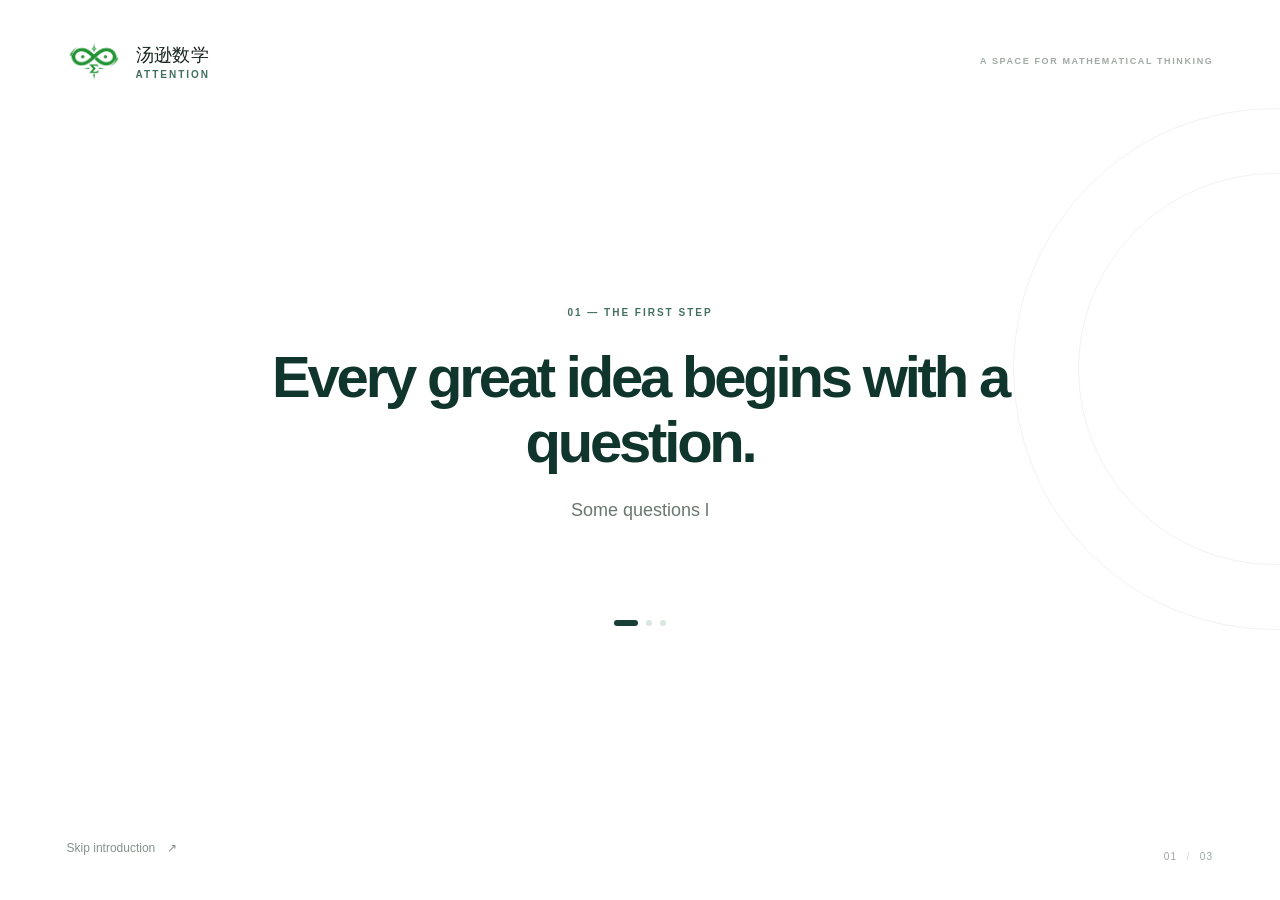
==== index.html @ 2159d7db "Add files via upload" ====
<!doctype html>
<html lang="en">
<head>
  <meta charset="utf-8">
  <meta name="viewport" content="width=device-width, initial-scale=1">
  <meta name="theme-color" content="#173f35">
  <meta name="description" content="Attention — Tangxun Math, a focused space to discover and practise mathematics questions.">
  <title>Attention — 汤逊数学</title>
  <link rel="stylesheet" href="styles.css">
  <script type="module" src="main.js"></script>
</head>
<body>
  <!-- Intro / first-visit story -->
  <section id="intro-screen" class="intro-screen" aria-label="Introduction">
    <div class="intro-topline">
      <img class="intro-brand-logo" src="assets/logo.png" alt="Attention logo">
      <div class="intro-brand-copy">
        <span class="intro-brand-cn">汤逊数学</span>
        <span class="intro-brand-en">ATTENTION</span>
      </div>
      <span class="intro-edition">A SPACE FOR MATHEMATICAL THINKING</span>
    </div>

    <main class="intro-center">
      <p id="story-kicker" class="story-kicker">01 — THE FIRST STEP</p>
      <h1 id="story-title" class="story-title">Every great idea begins with a question.</h1>
      <p id="story-body" class="story-body" aria-live="polite"></p>
      <div id="story-progress" class="story-progress" aria-label="Introduction progress">
        <span class="progress-dot is-active"></span>
        <span class="progress-dot"></span>
        <span class="progress-dot"></span>
      </div>
    </main>

    <button id="intro-skip" class="intro-skip" type="button">Skip introduction <span aria-hidden="true">↗</span></button>
    <div class="intro-bottom-center">
      <button id="story-next" class="button button-primary intro-next" type="button" hidden>Continue <span aria-hidden="true">→</span></button>
    </div>
    <div class="intro-index">01 <span>/</span> 03</div>
  </section>

  <!-- Main application -->
  <div id="app-shell" class="app-shell" hidden>
    <header class="topbar">
      <div class="brand-area">
        <div class="logo-frame" title="Upload your website logo">
          <div id="logo-fallback" class="logo-fallback" aria-hidden="true">A.</div>
          <img id="brand-logo" class="brand-logo" alt="Attention logo" hidden>
          <button id="logo-upload-trigger" class="logo-upload-trigger" type="button" aria-label="Upload website logo" title="Upload your logo">
            <svg viewBox="0 0 24 24" aria-hidden="true"><path d="M12 16V4m0 0L7.5 8.5M12 4l4.5 4.5M5 14.5v4A1.5 1.5 0 0 0 6.5 20h11a1.5 1.5 0 0 0 1.5-1.5v-4"/></svg>
          </button>
          <input id="logo-file-input" type="file" accept="image/*" hidden>
        </div>
        <div class="brand-text">
          <div class="brand-line"><span class="brand-cn">汤逊数学</span><span class="brand-divider"></span><span class="brand-name">ATTENTION</span></div>
          <span class="brand-caption">A MATHEMATICS QUESTION SPACE</span>
        </div>
      </div>
      <div class="topbar-right">
        <span class="online-indicator"><i></i> YOUR STUDY SPACE</span>
      </div>
    </header>

    <div class="workspace">
      <aside class="sidebar">
        <div class="sidebar-main">
          <p class="sidebar-eyebrow">YOUR NEXT STEP</p>
          <h2>Make every question count.</h2>
          <p class="sidebar-hint">Want to find questions that fit you? Sign in to save your interests and build your own study space.</p>
          <div class="sidebar-rule"></div>
          <div class="sidebar-note">
            <span class="note-icon" aria-hidden="true">✳</span>
            <p>Curiosity grows when you give it your attention.</p>
          </div>
        </div>

        <div id="sidebar-guest" class="sidebar-account">
          <div class="account-prompt">
            <span class="account-avatar" aria-hidden="true"><svg viewBox="0 0 24 24"><path d="M12 12a4 4 0 1 0 0-8 4 4 0 0 0 0 8Zm-7 8a7 7 0 0 1 14 0"/></svg></span>
            <span><strong>New to Attention?</strong><small>Your account starts here.</small></span>
          </div>
          <button id="open-auth" class="button button-dark button-wide" type="button">Log in / Register <span aria-hidden="true">↗</span></button>
        </div>

        <div id="sidebar-user" class="sidebar-account" hidden>
          <div class="signed-in-label"><i></i> SIGNED IN</div>
          <div class="account-prompt">
            <span class="account-avatar account-avatar-user" aria-hidden="true"><svg viewBox="0 0 24 24"><path d="M12 12a4 4 0 1 0 0-8 4 4 0 0 0 0 8Zm-7 8a7 7 0 0 1 14 0"/></svg></span>
            <span><strong id="account-name">Student</strong><small id="account-role">Member</small></span>
          </div>
          <button id="open-dashboard" class="button button-dark button-wide" type="button">Personal dashboard <span aria-hidden="true">↗</span></button>
          <button id="logout-button" class="text-button logout-button" type="button">Log out</button>
        </div>
        <div class="sidebar-footer">ATTENTION <span>•</span> VERSION 0.5</div>
      </aside>

      <main class="main-content">
        <div class="main-inner">
          <div class="main-heading-row">
            <div>
              <p class="section-eyebrow">THE QUESTION LIBRARY</p>
              <h1>Find your next challenge<span class="heading-period">.</span></h1>
              <p class="main-subtitle">A place for questions, ideas, and better ways to think.</p>
            </div>
            <div class="heading-mark" aria-hidden="true"><span>∑</span></div>
          </div>

          <section class="topic-filter-section" aria-labelledby="topic-filter-heading">
            <div class="filter-heading-row">
              <p id="topic-filter-heading" class="section-eyebrow">BROWSE BY TOPIC</p>
              <div class="filter-tools">
                <details class="filter-help">
                  <summary aria-label="Access and difficulty guide" title="Access and difficulty guide">?</summary>
                  <div class="filter-help-panel">
                    <strong>Question access</strong>
                    <p>All question statements are open to visitors.</p>
                    <strong>Answers & explanations</strong>
                    <p><b>1–2 stars</b> — everyone can answer and read the explanation.</p>
                    <p><b>3–4 stars</b> — sign in to answer and unlock the answer and explanation.</p>
                    <p><b>5 stars</b> — REG can see the answer; VIP can also read the explanation.</p>
                    <p><b>6–7 stars</b> — REG receives correctness feedback only; VIP can see the answer and explanation.</p>
                    <strong>Attempt limits</strong>
                    <p>4–6 stars: two attempts per question. 7 stars: one attempt. Other levels have no fixed attempt limit.</p>
                  </div>
                </details>
                <button id="clear-filters" class="clear-filters" type="button">Clear filters</button>
              </div>
            </div>
            <div id="topic-filters" class="topic-filters" aria-label="Mathematics topic filters">
              <button class="topic-chip is-active" type="button" data-topic="all" aria-pressed="true">All topics</button>
            </div>
          </section>

          <form id="search-form" class="search-panel" role="search">
            <span class="search-icon" aria-hidden="true"><svg viewBox="0 0 24 24"><circle cx="10.8" cy="10.8" r="6.8"/><path d="m16 16 4.5 4.5"/></svg></span>
            <input id="search-input" type="search" name="q" autocomplete="off" placeholder="Search topics, concepts, or question keywords..." aria-label="Search mathematics questions">
            <button class="search-button" type="submit">Search <span aria-hidden="true">↗</span></button>
          </form>
          <div class="secondary-filters" aria-label="Additional filters">
            <label>Access
              <select id="access-filter">
                <option value="all">All access levels</option>
                <option value="normal">Normal</option>
                <option value="acc">ACC</option>
                <option value="vip">VIP</option>
              </select>
            </label>
            <label>Difficulty
              <select id="difficulty-filter">
                <option value="all">All difficulties</option>
                <option value="1">1 star</option><option value="2">2 stars</option>
                <option value="3">3 stars</option><option value="4">4 stars</option>
                <option value="5">5 stars</option><option value="6">6 stars</option>
                <option value="7">7 stars</option>
              </select>
            </label>
          </div>
          <p id="search-feedback" class="search-feedback" role="status" aria-live="polite"></p>

          <section class="library-section" aria-labelledby="library-title">
            <div class="library-heading">
              <div>
                <p class="section-eyebrow">START EXPLORING</p>
                <h2 id="library-title">Your question library</h2>
              </div>
              <span id="library-count" class="library-count">0 QUESTIONS</span>
            </div>

            <div id="question-grid" class="question-grid" aria-live="polite"></div>
            <div id="empty-library" class="empty-library" hidden>
              <div class="empty-art" aria-hidden="true">
                <div class="empty-orbit orbit-one"></div>
                <div class="empty-orbit orbit-two"></div>
                <span class="empty-sigma">∑</span>
                <span class="empty-spark spark-one">✳</span>
                <span class="empty-spark spark-two">·</span>
              </div>
              <h3 id="empty-title">No questions match these filters.</h3>
              <p id="empty-description">Try another topic or clear the filters.</p>
              <span class="empty-status"><i></i> KEEP EXPLORING</span>
            </div>
          </section>

          <footer class="main-footer"><span>汤逊数学 · ATTENTION</span><span>THINK CLEARLY. KEEP EXPLORING.</span></footer>
        </div>
      </main>
    </div>
  </div>

  <!-- Login and registration modal -->
  <section id="auth-modal" class="modal-backdrop" hidden aria-labelledby="auth-heading" aria-modal="true" role="dialog">
    <div class="modal-card auth-card">
      <button class="modal-close" id="auth-close" type="button" aria-label="Close">×</button>
      <div class="modal-brand-mark" aria-hidden="true">A.</div>
      <p class="section-eyebrow">WELCOME TO ATTENTION</p>
      <h2 id="auth-heading">Your space starts here.</h2>
      <p class="modal-intro">Sign in to continue, or create an account to choose the mathematics you enjoy.</p>

      <div class="auth-tabs" role="tablist" aria-label="Account access">
        <button id="auth-tab-login" class="auth-tab is-active" type="button" role="tab" aria-selected="true">Log in</button>
        <button id="auth-tab-register" class="auth-tab" type="button" role="tab" aria-selected="false">Register</button>
      </div>

      <form id="login-form" class="auth-form" novalidate>
        <label for="login-identifier">Username or email</label>
        <input id="login-identifier" name="identifier" type="text" autocomplete="username" placeholder="Enter your username or email" required>
        <label for="login-password">Password</label>
        <input id="login-password" name="password" type="password" autocomplete="current-password" placeholder="Enter your password" required>
        <button class="button button-primary button-wide form-submit" type="submit">Log in <span aria-hidden="true">→</span></button>
      </form>

      <form id="register-form" class="auth-form" hidden novalidate>
        <label for="register-username">Username</label>
        <input id="register-username" name="username" type="text" autocomplete="username" minlength="3" maxlength="24" placeholder="Choose a username" required>
        <p class="field-hint">3–24 characters: letters, numbers, _ or -</p>
        <label for="register-password">Password</label>
        <input id="register-password" name="password" type="password" autocomplete="new-password" placeholder="Create a password" required>
        <p class="field-hint">Enter your password once. No confirmation field is needed.</p>
        <label for="register-email">Email <span class="optional-label">OPTIONAL</span></label>
        <input id="register-email" name="email" type="email" autocomplete="email" placeholder="name@example.com (optional)">
        <button class="button button-primary button-wide form-submit" type="submit">Create account <span aria-hidden="true">→</span></button>
      </form>
      <p id="auth-message" class="form-message" role="status" aria-live="polite"></p>
      <p class="privacy-note">This prototype stores account data in this browser only. Do not use a password you rely on elsewhere.</p>
    </div>
  </section>

  <!-- New-member interest selection -->
  <section id="preferences-modal" class="modal-backdrop" hidden aria-labelledby="preferences-heading" aria-modal="true" role="dialog">
    <div class="modal-card preferences-card">
      <button class="modal-close" id="preferences-close" type="button" aria-label="Close">×</button>
      <p class="section-eyebrow">MAKE IT YOURS · 01</p>
      <h2 id="preferences-heading">What kind of mathematics do you enjoy?</h2>
      <p class="modal-intro">Choose a few interests. You can change them as your curiosity grows.</p>
      <div id="interest-grid" class="interest-grid"></div>
      <p id="preferences-message" class="form-message" role="status" aria-live="polite"></p>
      <div class="preferences-actions">
        <button id="preferences-skip" class="text-button" type="button">Do this later</button>
        <button id="preferences-save" class="button button-primary" type="button">Save interests <span aria-hidden="true">→</span></button>
      </div>
    </div>
  </section>


  <!-- Full-screen question detail. Questions are rendered as selectable text, not screenshots. -->
  <section id="question-modal" class="modal-backdrop question-backdrop" hidden aria-labelledby="question-detail-title" aria-modal="true" role="dialog">
    <article class="question-detail-card">
      <button class="modal-close question-close-fixed" id="question-close" type="button" aria-label="Close question">×</button>
      <div class="question-detail-topline">
        <p class="section-eyebrow">QUESTION WORKSPACE</p>
        <div id="detail-meta" class="detail-meta"></div>
      </div>
      <p id="question-detail-code" class="question-detail-code">Q</p>
      <h2 id="question-detail-title">Question title</h2>
      <p id="question-detail-description" class="question-detail-description"></p>
      <div class="detail-topics" id="detail-topics"></div>

      <section class="question-content-section" aria-label="Question statement">
        <div id="question-statement" class="question-statement"></div>
        <div id="question-diagram" class="question-diagram" hidden></div>
        <div id="question-choices" class="question-choices" hidden></div>
        <span class="ai-guidance-note">Independent practice exercise. An AI assistant should guide the learner with concepts or hints rather than provide a completed solution.</span>
      </section>

      <div class="question-detail-footer">
        <span>Source</span>
        <strong id="question-detail-source">—</strong>
        <span class="solution-tier-label">Answer access: <b id="question-answer-tier">Public</b></span>
      </div>

      <section class="answer-section" aria-labelledby="answer-heading">
        <div class="answer-section-heading">
          <div>
            <p class="section-eyebrow">YOUR ANSWER</p>
            <h3 id="answer-heading">Choose one option</h3>
          </div>
          <span class="answer-private-label">A–E · One answer only</span>
        </div>
        <div id="answer-guest-state" class="answer-guest-state" hidden>
          <p id="answer-gate-message">Sign in to answer this question.</p>
          <button id="question-login-button" class="button button-dark" type="button">Log in to answer <span aria-hidden="true">→</span></button>
        </div>
        <form id="answer-form" class="answer-form" hidden>
          <fieldset class="answer-options-fieldset">
            <legend>Select exactly one answer:</legend>
            <div id="answer-option-list" class="answer-option-list"></div>
          </fieldset>
          <div class="answer-form-footer">
            <p id="answer-feedback" class="answer-feedback" role="status" aria-live="polite"></p>
            <button class="button button-primary" type="submit">Submit answer <span aria-hidden="true">✓</span></button>
          </div>
        </form>
        <p id="answer-attempt-status" class="answer-attempt-status" role="status" aria-live="polite"></p>
      </section>

      <section class="solution-section" aria-labelledby="solution-heading">
        <div class="answer-section-heading">
          <div>
            <p class="section-eyebrow">OFFICIAL SOLUTION</p>
            <h3 id="solution-heading">Answer & explanation</h3>
          </div>
          <span class="answer-private-label">Membership access</span>
        </div>
        <div id="solution-locked" class="solution-locked"></div>
        <div id="solution-unlocked" class="solution-unlocked" hidden>
          <p id="solution-correct-label" class="solution-correct-label"></p>
          <p id="solution-explanation" class="solution-explanation"></p>
          <p id="solution-detail-locked" class="solution-detail-locked" hidden></p>
        </div>
      </section>

      <div class="question-detail-actions">
        <button id="question-detail-done" class="button button-primary detail-done" type="button">Back to question library</button>
      </div>
    </article>
  </section>

  <!-- Personal dashboard placeholder -->
  <section id="dashboard-modal" class="modal-backdrop" hidden aria-labelledby="dashboard-heading" aria-modal="true" role="dialog">
    <div class="modal-card dashboard-card">
      <button class="modal-close" id="dashboard-close" type="button" aria-label="Close">×</button>
      <p class="section-eyebrow">YOUR PERSONAL SPACE</p>
      <h2 id="dashboard-heading">Personal dashboard</h2>
      <div class="dashboard-empty-icon" aria-hidden="true">⌁</div>
      <h3>Nothing here just yet.</h3>
      <p class="modal-intro">Your dashboard is being prepared. Saved questions and personal progress can live here in a future version.</p>
      <button id="dashboard-done" class="button button-primary button-wide" type="button">Back to Attention</button>
    </div>
  </section>
</body>
</html>
---- styles.css ----
:root {
  color-scheme: light;
  --green: #173f35;
  --green-deep: #10352c;
  --green-mid: #426f60;
  --sage: #e8f0eb;
  --sage-strong: #d6e4da;
  --ink: #18251f;
  --muted: #78847d;
  --line: #e7ece8;
  --paper: #ffffff;
  --canvas: #f7f9f7;
  --danger: #a33d3d;
  --shadow: 0 22px 70px rgba(20, 49, 39, .12);
  font-family: "DM Sans", Arial, sans-serif;
  font-synthesis: none;
}

* { box-sizing: border-box; }
[hidden] { display: none !important; }
html { min-width: 320px; background: var(--canvas); }
body { margin: 0; color: var(--ink); background: var(--canvas); min-height: 100vh; }
body.modal-open { overflow: hidden; }
button, input { font: inherit; }
button { cursor: pointer; }
button:focus-visible, input:focus-visible { outline: 3px solid rgba(66, 111, 96, .35); outline-offset: 2px; }

/* Intro */
.intro-screen {
  min-height: 100svh;
  display: flex;
  flex-direction: column;
  position: relative;
  overflow: hidden;
  padding: 34px 5.2vw 30px;
  background: #fff;
}
.intro-screen::before, .intro-screen::after { content: ""; position: absolute; pointer-events: none; border: 1px solid #f0f3f0; border-radius: 50%; }
.intro-screen::before { width: 520px; height: 520px; right: -255px; top: 12%; }
.intro-screen::after { width: 390px; height: 390px; right: -190px; top: calc(12% + 65px); }
.intro-topline { display: flex; align-items: center; gap: 13px; z-index: 1; }
.intro-brand-mark, .modal-brand-mark { width: 40px; height: 40px; border-radius: 13px; display: grid; place-items: center; background: var(--green); color: #fff; font: 800 18px "Manrope", sans-serif; letter-spacing: -1px; }
.intro-brand-copy { display: flex; flex-direction: column; gap: 2px; }
.intro-brand-cn { font-size: 15px; font-weight: 700; letter-spacing: .02em; }
.intro-brand-en { font-size: 9px; color: var(--green-mid); letter-spacing: .2em; font-weight: 700; }
.intro-edition { margin-left: auto; font-size: 9px; font-weight: 700; color: #a1aaa4; letter-spacing: .18em; }
.intro-center { width: min(790px, 86vw); margin: auto; padding: 55px 0 80px; text-align: center; z-index: 1; }
.story-kicker, .section-eyebrow, .sidebar-eyebrow { font-size: 10px; font-weight: 700; letter-spacing: .2em; color: var(--green-mid); }
.story-kicker { margin: 0 0 25px; min-height: 13px; }
.story-title { margin: 0 auto 20px; max-width: 760px; font: 700 clamp(34px, 5vw, 58px)/1.12 "Manrope", sans-serif; letter-spacing: -.055em; color: var(--green-deep); }
.story-body { min-height: 84px; max-width: 620px; margin: 0 auto; color: #69776f; font-size: clamp(15px, 1.45vw, 18px); line-height: 1.85; }
.story-progress { display: flex; justify-content: center; gap: 8px; margin-top: 42px; }
.progress-dot { display: block; width: 6px; height: 6px; border-radius: 99px; background: #dce5de; transition: all .25s ease; }
.progress-dot.is-active { width: 24px; background: var(--green); }
.intro-skip { position: absolute; bottom: 35px; left: 5.2vw; z-index: 2; padding: 10px 0; border: 0; background: transparent; color: #87928b; font-size: 12px; transition: color .2s; }
.intro-skip:hover { color: var(--green); }
.intro-skip span { margin-left: 8px; }
.intro-bottom-center { position: absolute; bottom: 28px; left: 50%; transform: translateX(-50%); z-index: 2; }
.intro-next { min-width: 176px; }
.intro-index { position: absolute; right: 5.2vw; bottom: 38px; color: #9ca69f; font-size: 10px; letter-spacing: .13em; }
.intro-index span { color: #d2d9d4; margin: 0 5px; }

/* Shared controls */
.button { border: 0; border-radius: 11px; display: inline-flex; align-items: center; justify-content: center; gap: 13px; min-height: 47px; padding: 0 20px; font-size: 12px; font-weight: 700; letter-spacing: .01em; transition: transform .2s, background .2s, box-shadow .2s; }
.button:hover { transform: translateY(-1px); }
.button-primary { background: var(--green); color: #fff; box-shadow: 0 8px 18px rgba(23, 63, 53, .12); }
.button-primary:hover { background: #245747; box-shadow: 0 10px 22px rgba(23, 63, 53, .18); }
.button-dark { background: #203f34; color: #fff; }
.button-dark:hover { background: #2e5949; }
.button-wide { width: 100%; }
.text-button { background: transparent; border: 0; color: #718078; font-size: 12px; font-weight: 600; padding: 10px 0; }
.text-button:hover { color: var(--green); }

/* Main app */
.app-shell { min-height: 100vh; background: var(--canvas); }
.topbar { height: 82px; display: flex; align-items: center; justify-content: space-between; padding: 0 42px; background: #fff; border-bottom: 1px solid var(--line); position: relative; z-index: 2; }
.brand-area { display: flex; align-items: center; gap: 14px; }
.logo-frame { position: relative; width: 43px; height: 43px; border-radius: 12px; background: var(--green); display: grid; place-items: center; overflow: visible; }
.logo-fallback { color: #fff; font: 800 18px "Manrope", sans-serif; letter-spacing: -1px; }
.brand-logo { width: 100%; height: 100%; object-fit: contain; border-radius: 12px; background: #fff; }
.logo-upload-trigger { position: absolute; right: -6px; bottom: -6px; width: 21px; height: 21px; display: grid; place-items: center; border: 2px solid #fff; border-radius: 50%; background: #dce9df; color: var(--green); padding: 3px; }
.logo-upload-trigger svg { width: 12px; height: 12px; fill: none; stroke: currentColor; stroke-width: 1.8; stroke-linecap: round; stroke-linejoin: round; }
.brand-text { display: flex; flex-direction: column; gap: 5px; }
.brand-line { display: flex; align-items: center; gap: 10px; }
.brand-cn { font-size: 16px; font-weight: 800; letter-spacing: .03em; color: var(--green-deep); }
.brand-divider { width: 1px; height: 14px; background: #dce4de; }
.brand-name { color: var(--green-mid); font: 800 11px "Manrope", sans-serif; letter-spacing: .18em; }
.brand-caption { color: #9aa59e; font-size: 8px; font-weight: 700; letter-spacing: .16em; }
.online-indicator { color: #96a29a; display: flex; align-items: center; gap: 8px; font-size: 9px; font-weight: 700; letter-spacing: .15em; }
.online-indicator i, .signed-in-label i, .empty-status i { width: 6px; height: 6px; border-radius: 50%; background: #81a990; display: inline-block; box-shadow: 0 0 0 3px #edf4ee; }
.workspace { display: flex; min-height: calc(100vh - 82px); }
.sidebar { flex: 0 0 255px; display: flex; flex-direction: column; justify-content: space-between; padding: 39px 25px 22px; background: #fff; border-right: 1px solid var(--line); min-height: calc(100vh - 82px); }
.sidebar-eyebrow { margin: 0 0 17px; font-size: 9px; }
.sidebar-main h2 { margin: 0 0 12px; font: 700 22px/1.25 "Manrope", sans-serif; letter-spacing: -.045em; color: var(--green-deep); }
.sidebar-hint { margin: 0; color: #7c8981; font-size: 12px; line-height: 1.8; }
.sidebar-rule { height: 1px; background: var(--line); margin: 27px 0 21px; }
.sidebar-note { display: flex; align-items: flex-start; gap: 10px; }
.note-icon { color: #719581; font-size: 17px; line-height: 1; }
.sidebar-note p { margin: 0; color: #9aa59e; font-size: 10px; line-height: 1.7; }
.sidebar-account { padding-top: 18px; }
.account-prompt { display: flex; align-items: center; gap: 10px; margin-bottom: 15px; }
.account-avatar { width: 34px; height: 34px; display: grid; place-items: center; flex: 0 0 auto; border-radius: 11px; background: #edf3ee; color: #426f60; }
.account-avatar svg { width: 18px; height: 18px; fill: none; stroke: currentColor; stroke-width: 1.6; stroke-linecap: round; }
.account-prompt strong, .account-prompt small { display: block; }
.account-prompt strong { font-size: 11px; color: #31443a; }
.account-prompt small { font-size: 10px; color: #9aa59e; margin-top: 3px; }
.sidebar-account .button { min-height: 43px; font-size: 11px; }
.sidebar-footer { color: #aab3ac; font-size: 8px; font-weight: 700; letter-spacing: .15em; margin-top: 24px; }
.sidebar-footer span { margin: 0 5px; color: #8aaa94; }
.signed-in-label { display: flex; align-items: center; gap: 8px; color: #829188; font-size: 8px; letter-spacing: .16em; font-weight: 700; margin-bottom: 14px; }
.account-avatar-user { background: var(--green); color: #fff; }
.logout-button { margin-top: 7px; width: 100%; text-align: center; }
.main-content { flex: 1; min-width: 0; padding: 58px clamp(28px, 6vw, 92px) 24px; }
.main-inner { width: min(990px, 100%); margin: 0 auto; }
.main-heading-row { display: flex; align-items: flex-end; justify-content: space-between; gap: 20px; }
.section-eyebrow { margin: 0 0 13px; font-size: 9px; }
.main-heading-row h1 { margin: 0; color: var(--green-deep); font: 700 clamp(29px, 3.8vw, 43px)/1.14 "Manrope", sans-serif; letter-spacing: -.06em; }
.heading-period { color: #85a68f; }
.main-subtitle { margin: 12px 0 0; color: #88948c; font-size: 13px; }
.heading-mark { width: 65px; height: 65px; margin-bottom: 4px; flex: 0 0 auto; border: 1px solid #e2ebe4; border-radius: 19px; display: grid; place-items: center; color: #6d947a; background: rgba(255,255,255,.7); }
.heading-mark span { font: 500 31px Georgia, serif; }
.search-panel { height: 66px; display: flex; align-items: center; gap: 14px; padding: 8px 9px 8px 19px; margin-top: 36px; border: 1px solid #e5ebe6; border-radius: 14px; background: #fff; box-shadow: 0 10px 30px rgba(27, 58, 43, .035); }
.search-icon { display: grid; place-items: center; color: #8ba096; }
.search-icon svg { width: 19px; height: 19px; fill: none; stroke: currentColor; stroke-width: 1.7; stroke-linecap: round; }
.search-panel input { flex: 1; min-width: 0; border: 0; outline: none; background: transparent; color: var(--ink); font-size: 12px; }
.search-panel input::placeholder { color: #a5afa8; }
.search-panel input:focus-visible { outline: none; }
.search-button { min-width: 103px; height: 46px; border: 0; border-radius: 10px; background: #eaf1eb; color: var(--green); font-size: 11px; font-weight: 700; transition: background .2s; }
.search-button:hover { background: #dce9df; }
.search-button span { margin-left: 8px; }
.search-feedback { min-height: 18px; margin: 8px 2px 0; color: #7f8d83; font-size: 11px; }
.library-section { margin-top: 42px; }
.library-heading { display: flex; align-items: flex-end; justify-content: space-between; gap: 12px; }
.library-heading .section-eyebrow { margin-bottom: 8px; }
.library-heading h2 { margin: 0; font: 700 20px "Manrope", sans-serif; letter-spacing: -.035em; color: #273b30; }
.library-count { padding-bottom: 3px; color: #a0aaa3; font-size: 8px; font-weight: 700; letter-spacing: .15em; }
.empty-library { min-height: 310px; margin-top: 19px; padding: 34px 20px 32px; border: 1px dashed #dce6de; border-radius: 17px; background: rgba(255,255,255,.72); display: flex; flex-direction: column; justify-content: center; align-items: center; text-align: center; }
.empty-art { width: 104px; height: 92px; position: relative; display: grid; place-items: center; margin-bottom: 15px; }
.empty-orbit { position: absolute; border: 1px solid #dbe8dd; border-radius: 50%; transform: rotate(-23deg); }
.orbit-one { width: 88px; height: 52px; }
.orbit-two { width: 76px; height: 82px; transform: rotate(54deg); border-color: #e7eee8; }
.empty-sigma { width: 47px; height: 47px; display: grid; place-items: center; border-radius: 15px; background: #edf4ee; color: #507b62; font: 29px Georgia, serif; }
.empty-spark { position: absolute; color: #91ad98; }
.spark-one { top: 4px; right: 4px; font-size: 14px; }
.spark-two { bottom: 6px; left: 3px; font-size: 25px; }
.empty-library h3 { margin: 0 0 8px; color: #34483c; font: 700 16px "Manrope", sans-serif; }
.empty-library > p { max-width: 390px; margin: 0; color: #96a199; font-size: 11px; line-height: 1.8; }
.empty-library code { padding: 2px 5px; border-radius: 4px; background: #f0f4f0; color: #567461; font-size: 10px; }
.empty-status { display: flex; align-items: center; gap: 8px; margin-top: 22px; color: #9aa89e; font-size: 8px; font-weight: 700; letter-spacing: .14em; }
.empty-status i { width: 5px; height: 5px; box-shadow: none; }
.main-footer { display: flex; justify-content: space-between; gap: 12px; margin-top: 27px; color: #aab4ac; font-size: 8px; font-weight: 700; letter-spacing: .13em; }

/* Modals */
.modal-backdrop { position: fixed; inset: 0; z-index: 20; display: grid; place-items: center; overflow-y: auto; padding: 25px; background: rgba(18, 39, 30, .42); backdrop-filter: blur(6px); }
.modal-card { position: relative; width: min(100%, 440px); padding: 35px 38px 29px; border: 1px solid rgba(255,255,255,.7); border-radius: 21px; background: #fff; box-shadow: var(--shadow); animation: modal-in .22s ease-out; }
@keyframes modal-in { from { opacity: 0; transform: translateY(9px) scale(.99); } to { opacity: 1; transform: translateY(0) scale(1); } }
.modal-close { position: absolute; right: 19px; top: 15px; width: 31px; height: 31px; display: grid; place-items: center; padding: 0; border: 0; border-radius: 50%; background: #f3f6f3; color: #718078; font-size: 22px; line-height: 1; }
.modal-close:hover { background: #e8f0e9; color: var(--green); }
.modal-brand-mark { margin-bottom: 21px; width: 35px; height: 35px; border-radius: 11px; font-size: 16px; }
.modal-card .section-eyebrow { margin-bottom: 9px; }
.modal-card h2 { margin: 0; color: var(--green-deep); font: 700 25px/1.2 "Manrope", sans-serif; letter-spacing: -.045em; }
.modal-intro { margin: 10px 0 22px; color: #859188; font-size: 11px; line-height: 1.75; }
.auth-tabs { display: grid; grid-template-columns: 1fr 1fr; padding: 4px; border-radius: 10px; background: #f2f6f2; margin-bottom: 22px; }
.auth-tab { min-height: 36px; border: 0; border-radius: 7px; background: transparent; color: #87938a; font-size: 11px; font-weight: 700; }
.auth-tab.is-active { background: #fff; color: var(--green); box-shadow: 0 2px 8px rgba(31, 61, 45, .07); }
.auth-form { display: flex; flex-direction: column; }
.auth-form label { margin: 0 0 7px; color: #45564b; font-size: 10px; font-weight: 700; }
.auth-form input { width: 100%; height: 43px; margin-bottom: 16px; padding: 0 13px; border: 1px solid #e4ebe5; border-radius: 9px; outline: none; background: #fcfdfc; color: var(--ink); font-size: 11px; }
.auth-form input:focus { border-color: #91b19a; box-shadow: 0 0 0 3px rgba(116, 157, 128, .12); }
.auth-form input::placeholder { color: #b0b9b2; }
.field-hint { margin: -10px 0 14px; color: #a1aaa3; font-size: 9px; }
.optional-label { margin-left: 6px; color: #a0aaa3; font-size: 8px; letter-spacing: .1em; }
.form-submit { margin-top: 4px; }
.form-message { min-height: 16px; margin: 12px 0 0; color: #6c8874; font-size: 10px; line-height: 1.55; }
.form-message.is-error { color: var(--danger); }
.privacy-note { margin: 15px 0 0; color: #a5aea7; font-size: 9px; line-height: 1.6; }
.preferences-card { width: min(100%, 760px); padding: 39px 40px 28px; }
.preferences-card h2 { max-width: 560px; }
.preferences-card .modal-intro { margin-bottom: 20px; }
.interest-grid { display: grid; grid-template-columns: repeat(3, minmax(0, 1fr)); gap: 11px; }
.interest-card { min-height: 121px; padding: 15px 14px 13px; position: relative; display: flex; flex-direction: column; align-items: flex-start; text-align: left; border: 1px solid #e6ece7; border-radius: 13px; background: #fff; color: var(--ink); transition: border .18s, background .18s, transform .18s, box-shadow .18s; }
.interest-card:hover { transform: translateY(-2px); border-color: #b8cdbd; box-shadow: 0 8px 22px rgba(32, 67, 45, .06); }
.interest-card.is-selected { border-color: #638e70; background: #f2f7f2; box-shadow: inset 0 0 0 1px #638e70; }
.interest-number { color: #91a99a; font-size: 9px; font-weight: 700; letter-spacing: .12em; }
.interest-check { position: absolute; right: 12px; top: 12px; width: 17px; height: 17px; border: 1px solid #dbe5dd; border-radius: 50%; display: grid; place-items: center; color: transparent; font-size: 10px; }
.interest-card.is-selected .interest-check { border-color: var(--green); background: var(--green); color: #fff; }
.interest-card strong { margin-top: 12px; color: #34473b; font: 700 12px/1.25 "Manrope", sans-serif; }
.interest-card small { margin-top: 5px; color: #96a198; font-size: 9px; line-height: 1.4; }
.preferences-actions { display: flex; align-items: center; justify-content: space-between; gap: 12px; margin-top: 12px; }
.dashboard-card { text-align: center; }
.dashboard-card .section-eyebrow { margin-top: 9px; }
.dashboard-empty-icon { width: 66px; height: 66px; display: grid; place-items: center; margin: 27px auto 15px; border-radius: 20px; background: #eff5f0; color: #6f987a; font: 44px Georgia, serif; }
.dashboard-card h3 { margin: 0; color: #405448; font: 700 15px "Manrope", sans-serif; }
.dashboard-card .modal-intro { margin-bottom: 23px; }

@media (max-width: 850px) {
  .sidebar { flex-basis: 220px; padding-left: 20px; padding-right: 20px; }
  .main-content { padding: 45px 28px 24px; }
  .topbar { padding: 0 25px; }
  .interest-grid { grid-template-columns: repeat(2, minmax(0, 1fr)); }
}
@media (max-width: 620px) {
  .intro-screen { padding: 24px 22px; }
  .intro-edition { display: none; }
  .intro-center { width: 100%; padding: 40px 0 80px; }
  .story-title { font-size: clamp(32px, 9vw, 46px); }
  .story-body { font-size: 14px; }
  .intro-skip { left: 22px; bottom: 23px; }
  .intro-index { right: 22px; bottom: 27px; }
  .intro-bottom-center { bottom: 65px; }
  .topbar { height: 72px; padding: 0 17px; }
  .online-indicator { display: none; }
  .workspace { min-height: calc(100vh - 72px); flex-direction: column; }
  .sidebar { min-height: auto; flex-basis: auto; order: 2; border-right: 0; border-top: 1px solid var(--line); padding: 20px 20px 17px; }
  .sidebar-main { display: none; }
  .sidebar-account { padding: 0; }
  .sidebar-footer { display: none; }
  .main-content { padding: 38px 19px 22px; }
  .main-heading-row h1 { font-size: 31px; }
  .heading-mark { width: 48px; height: 48px; border-radius: 14px; }
  .heading-mark span { font-size: 25px; }
  .main-subtitle { max-width: 260px; line-height: 1.6; }
  .search-panel { height: 58px; margin-top: 27px; gap: 9px; padding-left: 13px; }
  .search-panel input { font-size: 10px; }
  .search-button { min-width: 76px; height: 40px; font-size: 10px; }
  .library-section { margin-top: 31px; }
  .empty-library { min-height: 285px; }
  .main-footer { font-size: 7px; }
  .modal-backdrop { padding: 12px; }
  .modal-card, .preferences-card { padding: 31px 22px 23px; border-radius: 17px; }
  .modal-card h2 { font-size: 22px; }
  .interest-grid { gap: 8px; }
  .interest-card { min-height: 115px; padding: 12px 11px; }
  .interest-card strong { font-size: 11px; }
}
@media (prefers-reduced-motion: reduce) {
  *, *::before, *::after { scroll-behavior: auto !important; animation-duration: .01ms !important; animation-iteration-count: 1 !important; transition-duration: .01ms !important; }
}

/* Attention v0.2 — topic taxonomy, question cards, and larger identity */
.topbar { height: 100px; }
.workspace { min-height: calc(100vh - 100px); }
.sidebar { min-height: calc(100vh - 100px); }
.logo-frame { width: 62px; height: 62px; border-radius: 17px; }
.brand-logo { border-radius: 16px; }
.logo-fallback { font-size: 25px; }
.logo-upload-trigger { width: 25px; height: 25px; right: -7px; bottom: -7px; }
.logo-upload-trigger svg { width: 14px; height: 14px; }
.brand-area { gap: 18px; }
.brand-text { gap: 7px; }
.brand-line { gap: 13px; }
.brand-cn { font-size: 23px; }
.brand-divider { height: 19px; }
.brand-name { font-size: 15px; letter-spacing: .2em; }
.brand-caption { font-size: 9px; }
.topic-filter-section { margin-top: 30px; }
.filter-heading-row { display: flex; align-items: center; justify-content: space-between; gap: 12px; }
.filter-heading-row .section-eyebrow { margin: 0 0 10px; }
.clear-filters { border: 0; background: transparent; color: #87948b; font-size: 10px; padding: 4px 0; }
.clear-filters:hover { color: var(--green); }
.topic-filters { display: flex; flex-wrap: wrap; gap: 8px; }
.topic-chip { min-height: 33px; padding: 0 13px; border: 1px solid #e2eae3; border-radius: 999px; background: #fff; color: #68776d; font-size: 10px; font-weight: 600; transition: .18s ease; }
.topic-chip:hover { border-color: #a9c0ae; color: var(--green); }
.topic-chip.is-active { border-color: var(--green); background: var(--green); color: #fff; }
.search-panel { margin-top: 23px; }
.secondary-filters { display: flex; justify-content: flex-end; gap: 12px; margin-top: 12px; }
.secondary-filters label { display: flex; align-items: center; gap: 7px; color: #8b978f; font-size: 10px; }
.secondary-filters select { min-height: 31px; border: 1px solid #e3eae4; border-radius: 8px; padding: 0 9px; background: #fff; color: #526358; font-size: 10px; }
.library-section { margin-top: 30px; }
.question-grid { display: grid; grid-template-columns: repeat(2, minmax(0, 1fr)); gap: 14px; margin-top: 18px; }
.question-card { width: 100%; min-height: 194px; padding: 18px 19px 16px; display: flex; flex-direction: column; align-items: stretch; text-align: left; border: 1px solid #e3ebe4; border-radius: 15px; background: #fff; color: var(--ink); box-shadow: 0 7px 22px rgba(27,58,43,.025); transition: transform .18s, border-color .18s, box-shadow .18s; }
.question-card:hover { transform: translateY(-3px); border-color: #b8cdbd; box-shadow: 0 13px 27px rgba(27,58,43,.07); }
.question-card:focus-visible { outline: 3px solid rgba(66,111,96,.32); outline-offset: 3px; }
.question-card-head { display: flex; align-items: center; justify-content: space-between; gap: 10px; }
.question-stars { color: #c49a45; font-size: 13px; letter-spacing: 1px; white-space: nowrap; }
.question-stars small { color: #a0aaa3; font-size: 9px; letter-spacing: 0; margin-left: 5px; }
.access-badge { display: inline-flex; align-items: center; justify-content: center; min-height: 23px; padding: 0 9px; border: 1px solid #dfe6e1; border-radius: 999px; background: #fff; color: #53645a; font-size: 9px; font-weight: 800; letter-spacing: .05em; white-space: nowrap; }
.access-badge.acc { border-color: #e0d1f6; background: #f3edfb; color: #7549a3; }
.access-badge.vip { border-color: #ead8a8; background: #fbf5df; color: #9a7422; }
.question-card-tags { display: flex; flex-wrap: wrap; gap: 6px; margin-top: 16px; }
.question-card-tag, .detail-topic { display: inline-flex; padding: 5px 8px; border-radius: 6px; background: #f1f5f1; color: #6c8573; font-size: 9px; font-weight: 600; }
.question-card h3 { margin: 12px 0 7px; color: #263b30; font: 700 16px/1.35 "Manrope", sans-serif; letter-spacing: -.025em; }
.question-card-description { margin: 0; color: #849087; font-size: 10px; line-height: 1.65; }
.question-card-source { display: flex; justify-content: space-between; align-items: center; gap: 10px; margin-top: auto; padding-top: 15px; color: #9aa59e; font-size: 9px; }
.question-card-source strong { color: #6a7f70; font-weight: 700; }
.question-card-open { color: var(--green-mid); font-weight: 700; }
.empty-library { margin-top: 18px; }
.question-backdrop { z-index: 35; }
.question-detail-card { position: relative; width: min(1160px, 100%); max-height: calc(100vh - 36px); overflow: auto; padding: 35px clamp(20px, 4vw, 48px) 30px; border: 1px solid rgba(255,255,255,.75); border-radius: 21px; background: #fff; box-shadow: var(--shadow); }
.question-detail-topline { display: flex; align-items: center; justify-content: space-between; gap: 15px; padding-right: 36px; }
.question-detail-topline .section-eyebrow { margin: 0; }
.detail-meta { display: flex; align-items: center; gap: 10px; }
.question-detail-card h2 { margin: 17px 0 8px; color: var(--green-deep); font: 800 clamp(23px, 3vw, 34px)/1.2 "Manrope", sans-serif; letter-spacing: -.045em; }
.question-detail-description { max-width: 790px; margin: 0; color: #7d8981; font-size: 12px; line-height: 1.75; }
.detail-topics { display: flex; flex-wrap: wrap; gap: 7px; margin-top: 14px; }
.question-image-frame { margin: 23px auto 0; padding: 13px; border: 1px solid #e9eee9; border-radius: 14px; background: #fbfcfb; text-align: center; }
.question-image-frame img { display: block; width: 100%; max-width: 1080px; max-height: 69vh; height: auto; object-fit: contain; margin: 0 auto; user-select: none; -webkit-user-drag: none; }
.question-detail-footer { display: flex; align-items: center; gap: 9px; margin-top: 17px; color: #99a49c; font-size: 10px; }
.question-detail-footer strong { color: #607768; font-size: 11px; }
.question-detail-note { margin: 12px 0 0; color: #a1aaa4; font-size: 10px; }
.detail-done { margin-top: 19px; min-height: 42px; }
.access-message { margin: 12px 0 0; color: #8a6b2e; font-size: 11px; line-height: 1.65; }

@media (max-width: 850px) {
  .topbar { padding: 0 25px; }
  .question-grid { grid-template-columns: 1fr; }
}
@media (max-width: 620px) {
  .topbar { height: 86px; padding: 0 16px; }
  .workspace { min-height: calc(100vh - 86px); }
  .logo-frame { width: 51px; height: 51px; border-radius: 14px; }
  .brand-area { gap: 13px; }
  .brand-cn { font-size: 19px; }
  .brand-name { font-size: 11px; }
  .brand-caption { font-size: 7px; }
  .brand-line { gap: 8px; }
  .secondary-filters { justify-content: flex-start; flex-wrap: wrap; }
  .topic-chip { min-height: 31px; padding: 0 10px; }
  .question-card { min-height: 185px; }
  .question-detail-card { max-height: calc(100vh - 20px); padding: 27px 15px 22px; border-radius: 15px; }
  .question-detail-topline { align-items: flex-start; flex-direction: column; gap: 9px; }
  .question-image-frame { margin-top: 16px; padding: 6px; }
  .question-image-frame img { max-height: 65vh; }
}
.filter-tools { display: flex; align-items: center; gap: 13px; }
.filter-help { position: relative; }
.filter-help summary { width: 20px; height: 20px; display: grid; place-items: center; border: 1px solid #d9e4db; border-radius: 50%; background: #fff; color: #789080; font-size: 11px; font-weight: 800; cursor: pointer; list-style: none; }
.filter-help summary::-webkit-details-marker { display: none; }
.filter-help-panel { position: absolute; z-index: 8; top: 27px; right: -70px; width: 238px; padding: 14px 15px; border: 1px solid #e3ebe4; border-radius: 12px; background: #fff; box-shadow: 0 13px 30px rgba(20,49,39,.12); color: #718078; font-size: 10px; line-height: 1.55; }
.filter-help-panel strong { display: block; margin: 0 0 5px; color: var(--green); font-size: 10px; }
.filter-help-panel p { margin: 3px 0; }
.filter-help-panel p b { color: #52685a; }
.solution-tier-label { margin-left: auto; }
.solution-tier-label b { color: #9a7422; }

/* Attention v0.3 — dynamic question cards and immersive question workspace. */
.question-card-code {
  margin: 14px 0 0;
  color: #a2ada5;
  font-size: 10px;
  font-weight: 800;
  letter-spacing: .15em;
}
.question-card-tags { margin-top: 9px; }
.access-badge.normal {
  color: #69736d;
  background: #edf0ed;
  border-color: #e5e9e5;
}
.topic-filters { gap: 8px; }
.topic-chip { white-space: nowrap; }

/* The question opens as a true edge-to-edge workspace. */
.question-backdrop {
  display: block;
  padding: 0;
  overflow: hidden;
  background: #fff;
  backdrop-filter: none;
}
.question-detail-card {
  width: 100%;
  height: 100%;
  max-height: none;
  min-height: 100%;
  overflow-x: hidden;
  overflow-y: auto;
  margin: 0;
  padding: 48px clamp(22px, 8vw, 132px) 60px;
  border: 0;
  border-radius: 0;
  box-shadow: none;
  background: #fff;
  animation: none;
}
.question-close-fixed {
  position: fixed;
  top: 20px;
  right: 25px;
  z-index: 5;
}
.question-detail-topline {
  max-width: 1120px;
  margin: 0 auto;
  padding-right: 50px;
}
.question-detail-code {
  max-width: 1120px;
  margin: 34px auto 0;
  color: #94a49a;
  font-size: 12px;
  font-weight: 800;
  letter-spacing: .18em;
}
.question-detail-card h2 {
  max-width: 1120px;
  margin: 10px auto 13px;
  font-size: clamp(30px, 4vw, 48px);
}
.question-detail-description {
  max-width: 1120px;
  margin: 0 auto;
  font-size: 15px;
  line-height: 1.7;
}
.detail-topics {
  max-width: 1120px;
  margin: 18px auto 0;
}
.question-content-section {
  position: relative;
  max-width: 1120px;
  margin: 33px auto 0;
  padding: clamp(22px, 4vw, 42px);
  border: 1px solid #e6ece7;
  border-radius: 20px;
  background: #fcfdfc;
  user-select: none;
  -webkit-user-select: none;
}
.question-statement p {
  margin: 0 0 21px;
  color: #17251d;
  font-size: clamp(19px, 2vw, 25px);
  line-height: 1.8;
  font-weight: 500;
  letter-spacing: .003em;
  white-space: pre-wrap;
}
.question-statement p:last-child { margin-bottom: 0; }
.question-diagram {
  width: min(100%, 760px);
  margin: 30px auto 0;
  padding: 15px 20px 12px;
  border: 1px solid #edf0ed;
  border-radius: 15px;
  background: #fff;
}
.rectangle-diagram-svg { display: block; width: 100%; height: auto; }
.diagram-rectangle { fill: none; stroke: #253a2f; stroke-width: 4; }
.diagram-main-line { stroke: #263c31; stroke-width: 4; stroke-linecap: round; }
.diagram-perpendicular { stroke: #527b66; stroke-width: 4; stroke-linecap: round; }
.diagram-right-angle { fill: none; stroke: #527b66; stroke-width: 2.5; }
.diagram-point { fill: #173f35; }
.diagram-label { fill: #253a2f; font: 700 22px Georgia, serif; }
.diagram-measure { fill: #789083; font: 600 16px "DM Sans", sans-serif; }
.diagram-caption { margin: 7px 0 0; color: #a0aaa3; text-align: center; font-size: 11px; }
.question-choices {
  display: grid;
  grid-template-columns: repeat(auto-fit, minmax(145px, 1fr));
  gap: 10px;
  margin-top: 30px;
}
.choices-heading {
  grid-column: 1 / -1;
  margin: 0 0 4px;
  color: #6f8075;
  font-size: 13px;
  font-weight: 700;
}
.choice-row {
  display: flex;
  align-items: center;
  gap: 12px;
  min-height: 54px;
  padding: 11px 15px;
  border: 1px solid #e7ece8;
  border-radius: 11px;
  background: #fff;
  color: #34483b;
  font-size: 17px;
}
.choice-label { color: #8d9b91; font-size: 14px; font-weight: 700; }
.choice-value { font-weight: 600; }
.ai-guidance-note {
  position: absolute;
  width: 1px;
  height: 1px;
  padding: 0;
  margin: -1px;
  overflow: hidden;
  clip: rect(0, 0, 0, 0);
  white-space: nowrap;
  border: 0;
}
.question-detail-footer {
  max-width: 1120px;
  margin: 22px auto 0;
  font-size: 12px;
}
.question-detail-footer strong { font-size: 13px; }
.question-detail-note { display: none; }
.answer-section {
  max-width: 1120px;
  margin: 30px auto 0;
  padding: clamp(20px, 3.5vw, 34px);
  border: 1px solid #e4ebe5;
  border-radius: 18px;
  background: #fff;
}
.answer-section-heading {
  display: flex;
  align-items: center;
  justify-content: space-between;
  gap: 15px;
  margin-bottom: 18px;
}
.answer-section-heading .section-eyebrow { margin-bottom: 6px; }
.answer-section-heading h3 {
  margin: 0;
  color: var(--green-deep);
  font: 800 clamp(20px, 2.5vw, 27px)/1.25 "Manrope", sans-serif;
}
.answer-private-label { color: #9aa69d; font-size: 11px; }
.answer-guest-state {
  display: flex;
  flex-wrap: wrap;
  align-items: center;
  justify-content: space-between;
  gap: 18px;
  padding: 18px;
  border-radius: 12px;
  background: #f6f8f6;
}
.answer-guest-state p { margin: 0; color: #748178; font-size: 14px; line-height: 1.6; }


.answer-form-footer {
  display: flex;
  align-items: center;
  justify-content: space-between;
  gap: 15px;
  margin-top: 14px;
}
.answer-feedback { margin: 0; color: #87968c; font-size: 12px; }
.answer-feedback.is-error { color: var(--danger); }
.question-detail-actions {
  max-width: 1120px;
  margin: 22px auto 0;
}
.detail-done { min-height: 47px; }

@media (max-width: 620px) {
  .question-detail-card { padding: 56px 16px 35px; }
  .question-close-fixed { top: 12px; right: 13px; }
  .question-detail-topline { align-items: flex-start; flex-direction: column; gap: 10px; }
  .question-detail-code { margin-top: 24px; }
  .question-content-section { margin-top: 22px; padding: 18px 15px; border-radius: 14px; }
  .question-statement p { font-size: 18px; line-height: 1.75; }
  .question-diagram { padding: 8px 6px; }
  .question-detail-footer { flex-wrap: wrap; }
  .solution-tier-label { margin-left: 0; }
  .answer-guest-state { align-items: stretch; }
  .answer-guest-state .button { width: 100%; }
  .answer-form-footer { align-items: flex-start; flex-direction: column; }
  .answer-form-footer .button { width: 100%; }
}
/* Authentication and new-member preference dialogs must layer above the full-screen question view. */
#auth-modal { z-index: 50; }
#preferences-modal { z-index: 60; }
#dashboard-modal { z-index: 45; }

/* v0.5 — supplied brand mark, single-choice answers, and answer-tier panels */
.intro-topline { gap: 15px; }
.intro-brand-logo { width: 54px; height: 54px; object-fit: contain; display: block; }
.intro-brand-cn { font-size: 18px; }
.intro-brand-en { font-size: 10px; }
.topbar { height: 116px; }
.workspace { min-height: calc(100vh - 116px); }
.sidebar { min-height: calc(100vh - 116px); }
.logo-frame { width: 82px; height: 82px; border-radius: 0; background: transparent; overflow: visible; }
.brand-logo { width: 82px; height: 82px; object-fit: contain; border-radius: 0; background: transparent; }
.logo-fallback { color: var(--green); font-size: 28px; }
.logo-upload-trigger { right: -3px; bottom: -3px; width: 25px; height: 25px; }
.brand-area { gap: 17px; }
.brand-cn { font-size: 27px; }
.brand-name { font-size: 17px; }
.brand-caption { font-size: 9px; }

/* True viewport-filling question view. */
#question-modal.question-backdrop {
  position: fixed;
  inset: 0;
  z-index: 35;
  display: block;
  width: 100vw;
  height: 100dvh;
  padding: 0;
  overflow: hidden;
  background: #fff;
  backdrop-filter: none;
}
#question-modal .question-detail-card {
  width: 100%;
  height: 100dvh;
  min-height: 100dvh;
  max-height: 100dvh;
  margin: 0;
  padding: 56px clamp(22px, 8vw, 140px) 70px;
  border: 0;
  border-radius: 0;
  box-shadow: none;
  overflow-x: hidden;
  overflow-y: auto;
}
.question-detail-card h2 { font-size: clamp(30px, 3.6vw, 44px); }
.question-statement p { font-size: clamp(21px, 2.15vw, 28px); line-height: 1.8; }
.question-content-section { max-width: 1200px; margin: 32px auto 0; padding: clamp(22px, 3vw, 40px); }
.question-detail-footer { max-width: 1200px; }
.answer-section, .solution-section { max-width: 1200px; margin: 26px auto 0; padding: clamp(22px, 3.2vw, 38px); border: 1px solid #e3ebe4; border-radius: 18px; background: #fff; }
.answer-options-fieldset { min-width: 0; margin: 0; padding: 0; border: 0; }
.answer-options-fieldset legend { margin-bottom: 13px; color: #66786c; font-size: 14px; font-weight: 700; }
.answer-option-list { display: grid; grid-template-columns: 1fr; gap: 10px; }
.answer-choice {
  min-height: 61px;
  display: grid;
  grid-template-columns: 24px 38px minmax(0, 1fr);
  align-items: center;
  gap: 13px;
  padding: 13px 17px;
  border: 1px solid #e3ebe4;
  border-radius: 12px;
  background: #fff;
  color: #273b30;
  font-size: clamp(16px, 1.4vw, 19px);
  cursor: pointer;
  transition: border-color .15s ease, background .15s ease;
}
.answer-choice:hover { border-color: #a9c5b1; background: #fbfdfb; }
.answer-choice:has(input:checked) { border-color: #6f9b7b; background: #f2f7f3; box-shadow: inset 0 0 0 1px #6f9b7b; }
.answer-choice input { width: 19px; height: 19px; margin: 0; accent-color: var(--green); }
.answer-choice-letter { color: #819288; font-weight: 800; }
.answer-choice-value { min-width: 0; font-weight: 600; line-height: 1.55; }
.answer-form-footer { margin-top: 19px; }
.answer-form-footer .button { min-width: 170px; }
.solution-section { background: #fbfcfb; }
.solution-locked { padding: 17px 19px; border-radius: 11px; background: #f4f6f4; color: #69776e; font-size: 14px; line-height: 1.7; }
.solution-unlocked { padding: 20px; border-radius: 12px; background: #f2f7f3; }
.solution-correct-label { margin: 0 0 12px; color: var(--green-deep); font-size: 19px; font-weight: 800; }
.solution-explanation { margin: 0; color: #33473b; font-size: 16px; line-height: 1.85; white-space: pre-wrap; }
.question-detail-actions { max-width: 1200px; }
.question-card { min-height: 210px; }

@media (max-width: 850px) {
  .topbar { height: 100px; padding: 0 20px; }
  .workspace { min-height: calc(100vh - 100px); }
  .sidebar { min-height: calc(100vh - 100px); }
  .logo-frame, .brand-logo { width: 70px; height: 70px; }
  .brand-cn { font-size: 23px; }
  .brand-name { font-size: 14px; }
}
@media (max-width: 620px) {
  .topbar { height: 86px; padding: 0 12px; }
  .workspace { min-height: calc(100vh - 86px); }
  .logo-frame, .brand-logo { width: 57px; height: 57px; }
  .brand-area { gap: 9px; }
  .brand-cn { font-size: 19px; }
  .brand-name { font-size: 11px; }
  .brand-caption { font-size: 7px; }
  .brand-line { gap: 7px; }
  .intro-brand-logo { width: 45px; height: 45px; }
  .intro-brand-cn { font-size: 15px; }
  #question-modal .question-detail-card { padding: 58px 15px 35px; }
  .question-statement p { font-size: 19px; }
  .answer-choice { grid-template-columns: 22px 30px minmax(0,1fr); gap: 9px; padding: 12px; font-size: 16px; }
  .answer-form-footer { align-items: stretch; }
  .answer-form-footer .button { width: 100%; }
  .answer-section, .solution-section { padding: 17px 13px; }
}

/* v0.5 — attempt controls and clear answer/explanation tiers */
.answer-attempt-status { margin: 13px 0 0; color: #63756a; font-size: 13px; line-height: 1.65; }
.solution-detail-locked { margin: 14px 0 0; padding: 13px 15px; border-radius: 10px; background: #f4f6f4; color: #6f7d73; font-size: 13px; line-height: 1.65; }
.brand-logo { background: transparent; }
.logo-frame { width: 94px; height: 94px; }
.brand-logo { width: 94px; height: 94px; }
.brand-cn { font-size: 29px; }
.brand-name { font-size: 18px; }
@media (max-width: 850px) {
  .logo-frame, .brand-logo { width: 78px; height: 78px; }
  .brand-cn { font-size: 24px; }
  .brand-name { font-size: 14px; }
}
@media (max-width: 620px) {
  .logo-frame, .brand-logo { width: 60px; height: 60px; }
  .brand-cn { font-size: 19px; }
  .brand-name { font-size: 11px; }
}
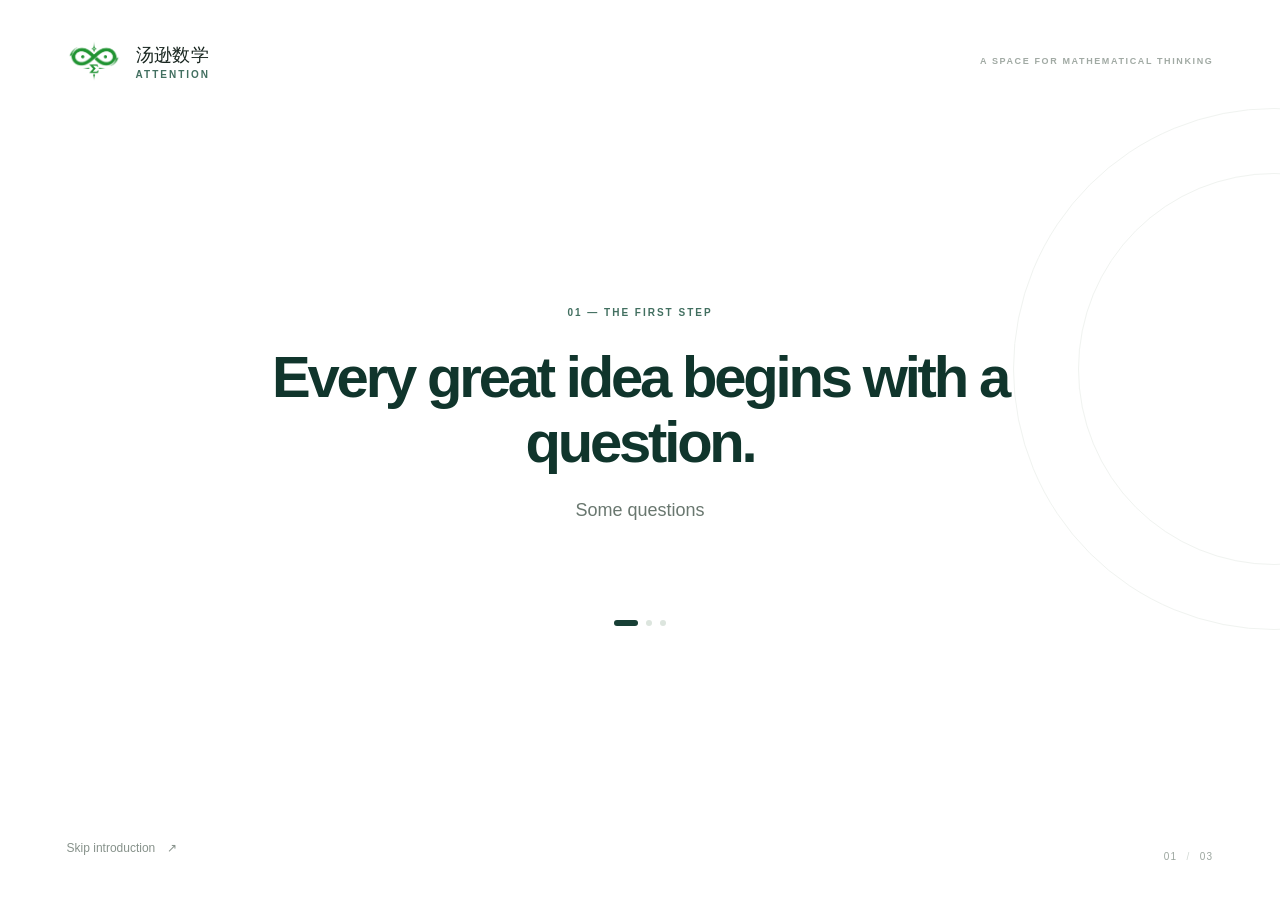
==== commit 39ce69fb: "Add files via upload" ====
--- a/index.html
+++ b/index.html
@@ -63,6 +63,32 @@
 
     <div class="workspace">
       <aside class="sidebar">
+        <div id="sidebar-guest" class="sidebar-account">
+          <div class="account-prompt">
+            <span class="account-avatar" aria-hidden="true"><svg viewBox="0 0 24 24"><path d="M12 12a4 4 0 1 0 0-8 4 4 0 0 0 0 8Zm-7 8a7 7 0 0 1 14 0"/></svg></span>
+            <span><strong>New to Attention?</strong><small>Your account starts here.</small></span>
+          </div>
+          <button id="open-auth" class="button button-dark button-wide" type="button">Log in / Register <span aria-hidden="true">↗</span></button>
+        </div>
+
+        <div id="sidebar-user" class="sidebar-account" hidden>
+          <div class="signed-in-label"><i></i> SIGNED IN</div>
+          <div class="account-prompt">
+            <span class="account-avatar account-avatar-user" aria-hidden="true"><svg viewBox="0 0 24 24"><path d="M12 12a4 4 0 1 0 0-8 4 4 0 0 0 0 8Zm-7 8a7 7 0 0 1 14 0"/></svg></span>
+            <span class="account-copy">
+              <span class="account-name-line">
+                <strong id="account-name">Student</strong>
+                <span id="sidebar-equipped-title" class="equipped-title-badge" hidden>
+                  <img id="sidebar-equipped-title-image" alt="Equipped player title" hidden>
+                  <span id="sidebar-equipped-title-fallback"></span>
+                </span>
+              </span>
+              <small id="account-role">Member</small>
+            </span>
+          </div>
+          <button id="open-dashboard" class="button button-dark button-wide" type="button">Personal dashboard <span aria-hidden="true">↗</span></button>
+          <button id="logout-button" class="text-button logout-button" type="button">Log out</button>
+        </div>
         <div class="sidebar-main">
           <p class="sidebar-eyebrow">YOUR NEXT STEP</p>
           <h2>Make every question count.</h2>
@@ -74,24 +100,7 @@
           </div>
         </div>
 
-        <div id="sidebar-guest" class="sidebar-account">
-          <div class="account-prompt">
-            <span class="account-avatar" aria-hidden="true"><svg viewBox="0 0 24 24"><path d="M12 12a4 4 0 1 0 0-8 4 4 0 0 0 0 8Zm-7 8a7 7 0 0 1 14 0"/></svg></span>
-            <span><strong>New to Attention?</strong><small>Your account starts here.</small></span>
-          </div>
-          <button id="open-auth" class="button button-dark button-wide" type="button">Log in / Register <span aria-hidden="true">↗</span></button>
-        </div>
-
-        <div id="sidebar-user" class="sidebar-account" hidden>
-          <div class="signed-in-label"><i></i> SIGNED IN</div>
-          <div class="account-prompt">
-            <span class="account-avatar account-avatar-user" aria-hidden="true"><svg viewBox="0 0 24 24"><path d="M12 12a4 4 0 1 0 0-8 4 4 0 0 0 0 8Zm-7 8a7 7 0 0 1 14 0"/></svg></span>
-            <span><strong id="account-name">Student</strong><small id="account-role">Member</small></span>
-          </div>
-          <button id="open-dashboard" class="button button-dark button-wide" type="button">Personal dashboard <span aria-hidden="true">↗</span></button>
-          <button id="logout-button" class="text-button logout-button" type="button">Log out</button>
-        </div>
-        <div class="sidebar-footer">ATTENTION <span>•</span> VERSION 0.5</div>
+        <div class="sidebar-footer">ATTENTION <span>•</span> VERSION 0.9</div>
       </aside>
 
       <main class="main-content">
@@ -115,10 +124,10 @@
                     <strong>Question access</strong>
                     <p>All question statements are open to visitors.</p>
                     <strong>Answers & explanations</strong>
-                    <p><b>1–2 stars</b> — everyone can answer and read the explanation.</p>
-                    <p><b>3–4 stars</b> — sign in to answer and unlock the answer and explanation.</p>
-                    <p><b>5 stars</b> — REG can see the answer; VIP can also read the explanation.</p>
-                    <p><b>6–7 stars</b> — REG receives correctness feedback only; VIP can see the answer and explanation.</p>
+                    <p><b>1–2 stars</b> — visitors, REG accounts, and VIPs can answer; everyone may reveal the answer and explanation.</p>
+                    <p><b>3–4 stars</b> — sign in with a REG account or VIP account to answer and reveal both.</p>
+                    <p><b>5 stars</b> — REG can reveal the answer; only VIP can reveal the explanation.</p>
+                    <p><b>6–7 stars</b> — REG receives correctness feedback only; VIP can reveal the answer and explanation.</p>
                     <strong>Attempt limits</strong>
                     <p>4–6 stars: two attempts per question. 7 stars: one attempt. Other levels have no fixed attempt limit.</p>
                   </div>
@@ -126,8 +135,11 @@
                 <button id="clear-filters" class="clear-filters" type="button">Clear filters</button>
               </div>
             </div>
-            <div id="topic-filters" class="topic-filters" aria-label="Mathematics topic filters">
-              <button class="topic-chip is-active" type="button" data-topic="all" aria-pressed="true">All topics</button>
+            <div class="topic-filter-control-row">
+              <div id="topic-filters" class="topic-filters" aria-label="Mathematics topic filters">
+                <button class="topic-chip is-active" type="button" data-topic="all" aria-pressed="true">All topics</button>
+              </div>
+              <button id="more-topics-toggle" class="more-topics-toggle" type="button" aria-expanded="false">More topics <span aria-hidden="true">⌄</span></button>
             </div>
           </section>
 
@@ -136,6 +148,10 @@
             <input id="search-input" type="search" name="q" autocomplete="off" placeholder="Search topics, concepts, or question keywords..." aria-label="Search mathematics questions">
             <button class="search-button" type="submit">Search <span aria-hidden="true">↗</span></button>
           </form>
+          <aside class="easter-egg-hint" aria-label="Halloween hint">
+            <span class="easter-egg-hint-icon" aria-hidden="true">✦</span>
+            <p><strong>A little Halloween secret is waiting.</strong> Find the single pumpkin at the bottom centre and click it to open a hidden challenge.</p>
+          </aside>
           <div class="secondary-filters" aria-label="Additional filters">
             <label>Access
               <select id="access-filter">
@@ -185,6 +201,10 @@
         </div>
       </main>
     </div>
+    <button id="pumpkin-challenge-button" class="pumpkin-float-button" type="button" aria-label="Open the hidden Halloween math challenge" title="A hidden math challenge">
+      <span aria-hidden="true">🎃</span>
+      <span class="pumpkin-float-spark" aria-hidden="true">✦</span>
+    </button>
   </div>
 
   <!-- Login and registration modal -->
@@ -281,13 +301,14 @@
           <button id="question-login-button" class="button button-dark" type="button">Log in to answer <span aria-hidden="true">→</span></button>
         </div>
         <form id="answer-form" class="answer-form" hidden>
-          <fieldset class="answer-options-fieldset">
+          <fieldset id="answer-choices-fieldset" class="answer-options-fieldset">
             <legend>Select exactly one answer:</legend>
             <div id="answer-option-list" class="answer-option-list"></div>
           </fieldset>
+          <div id="answer-short-fields" class="answer-short-fields" hidden></div>
           <div class="answer-form-footer">
             <p id="answer-feedback" class="answer-feedback" role="status" aria-live="polite"></p>
-            <button class="button button-primary" type="submit">Submit answer <span aria-hidden="true">✓</span></button>
+            <button id="submit-answer-button" class="button button-primary" type="submit">Submit answer <span aria-hidden="true">✓</span></button>
           </div>
         </form>
         <p id="answer-attempt-status" class="answer-attempt-status" role="status" aria-live="polite"></p>
@@ -299,12 +320,20 @@
             <p class="section-eyebrow">OFFICIAL SOLUTION</p>
             <h3 id="solution-heading">Answer & explanation</h3>
           </div>
-          <span class="answer-private-label">Membership access</span>
-        </div>
-        <div id="solution-locked" class="solution-locked"></div>
+          <span class="answer-private-label">Reveal controls follow your access level</span>
+        </div>
+        <div id="solution-locked" class="solution-locked" hidden></div>
+        <div class="solution-reveal-controls" aria-label="Answer and explanation controls">
+          <button id="reveal-answer-button" class="button button-reveal" type="button" aria-controls="solution-answer-wrap" aria-expanded="false" hidden>Show answer</button>
+          <button id="reveal-explanation-button" class="button button-reveal" type="button" aria-controls="solution-explanation-wrap" aria-expanded="false" hidden>Show explanation</button>
+        </div>
         <div id="solution-unlocked" class="solution-unlocked" hidden>
-          <p id="solution-correct-label" class="solution-correct-label"></p>
-          <p id="solution-explanation" class="solution-explanation"></p>
+          <div id="solution-answer-wrap" class="solution-answer-wrap" hidden>
+            <p id="solution-correct-label" class="solution-correct-label"></p>
+          </div>
+          <div id="solution-explanation-wrap" class="solution-explanation-wrap" hidden>
+            <p id="solution-explanation" class="solution-explanation"></p>
+          </div>
           <p id="solution-detail-locked" class="solution-detail-locked" hidden></p>
         </div>
       </section>
@@ -315,16 +344,131 @@
     </article>
   </section>
 
-  <!-- Personal dashboard placeholder -->
-  <section id="dashboard-modal" class="modal-backdrop" hidden aria-labelledby="dashboard-heading" aria-modal="true" role="dialog">
-    <div class="modal-card dashboard-card">
-      <button class="modal-close" id="dashboard-close" type="button" aria-label="Close">×</button>
-      <p class="section-eyebrow">YOUR PERSONAL SPACE</p>
-      <h2 id="dashboard-heading">Personal dashboard</h2>
-      <div class="dashboard-empty-icon" aria-hidden="true">⌁</div>
-      <h3>Nothing here just yet.</h3>
-      <p class="modal-intro">Your dashboard is being prepared. Saved questions and personal progress can live here in a future version.</p>
-      <button id="dashboard-done" class="button button-primary button-wide" type="button">Back to Attention</button>
+  <!-- Dedicated personal dashboard page -->
+  <section id="dashboard-modal" class="dashboard-page" hidden aria-labelledby="dashboard-heading" aria-modal="true" role="dialog">
+    <div class="dashboard-shell">
+      <aside class="dashboard-sidebar">
+        <div class="dashboard-side-brand">
+          <img src="assets/logo.png" alt="Attention logo">
+          <span>汤逊数学<small>PERSONAL SPACE</small></span>
+        </div>
+        <p class="dashboard-side-label">MY SPACE</p>
+        <nav class="dashboard-nav" aria-label="Personal dashboard navigation">
+          <button class="dashboard-nav-item is-active" type="button" data-dashboard-view="problems"><span aria-hidden="true">▤</span> My Problems</button>
+          <button class="dashboard-nav-item" type="button" data-dashboard-view="honors"><span aria-hidden="true">🏆</span> Honors</button>
+          <button class="dashboard-nav-item" type="button" data-dashboard-view="titles"><span aria-hidden="true">✧</span> Titles</button>
+          <button class="dashboard-nav-item" type="button" data-dashboard-view="ranks"><span aria-hidden="true">◆</span> Rank Rules</button>
+        </nav>
+        <button id="dashboard-done" class="dashboard-back-button" type="button">← Back to Attention</button>
+      </aside>
+      <main class="dashboard-main-panel">
+        <header class="dashboard-main-header">
+          <div><p class="section-eyebrow">YOUR PERSONAL SPACE</p><h2 id="dashboard-heading">My Problems</h2></div>
+          <button class="dashboard-header-close" id="dashboard-close" type="button" aria-label="Close dashboard">×</button>
+        </header>
+
+        <section id="dashboard-view-problems" class="dashboard-view" aria-labelledby="dashboard-problems-title">
+          <div class="dashboard-intro-card"><span class="dashboard-intro-icon" aria-hidden="true">✎</span><div><h3 id="dashboard-problems-title">Questions you've worked on</h3><p>Your answer history is saved in this browser for this account.</p></div></div>
+          <div id="dashboard-problems-list" class="dashboard-problems-list"></div>
+          <div id="dashboard-problems-empty" class="dashboard-empty-state"><span aria-hidden="true">∑</span><h3>No attempted questions yet.</h3><p>When you submit an answer, your activity will appear here.</p></div>
+        </section>
+
+        <section id="dashboard-view-honors" class="dashboard-view" hidden aria-labelledby="dashboard-honors-title">
+          <div class="rank-status-card">
+            <div><p class="section-eyebrow">YOUR CURRENT RANK</p><h3 id="dashboard-honors-title">Current Rank</h3><p class="rank-description">Black Iron is the default starting rank. Ranked matches are not open yet.</p></div>
+            <div class="rank-current"><small>CURRENT RANK</small><strong id="dashboard-current-rank">Black Iron</strong></div>
+          </div>
+          <div class="honors-heading"><div><p class="section-eyebrow">MILESTONES & REWARDS</p><h3>Your Trophies</h3></div><span id="trophy-count" class="trophy-count">0 UNLOCKED</span></div>
+          <div class="trophy-grid">
+            <article id="pumpkin-trophy-card" class="trophy-card is-locked">
+              <div class="honor-trophy-image-wrap">
+                <img id="honors-pumpkin-trophy" src="assets/pumpkin_trophy.png" hidden alt="Pumpkin commemorative trophy">
+                <span id="honors-pumpkin-trophy-fallback" class="trophy-fallback" aria-hidden="true">🎃</span>
+              </div>
+              <h4>Pumpkin Learner</h4>
+              <p id="honors-pumpkin-description">Solve the hidden Halloween challenge to unlock this commemorative trophy.</p>
+              <span id="honors-pumpkin-status" class="trophy-state-label">LOCKED</span>
+            </article>
+          </div>
+        </section>
+
+        <section id="dashboard-view-titles" class="dashboard-view titles-view" hidden aria-labelledby="dashboard-titles-title">
+          <div class="titles-intro-card">
+            <div><p class="section-eyebrow">PLAYER IDENTITY</p><h3 id="dashboard-titles-title">Your titles</h3><p>Unlock title emblems through special achievements. Equip one title to display it beside your name in the lobby.</p></div>
+          </div>
+          <div class="title-card-grid">
+            <article class="player-title-card is-locked" id="title-card-halloween">
+              <div class="title-art-wrap"><img id="title-image-halloween" src="assets/title_halloween.png" alt="Halloween title emblem" hidden><span id="title-fallback-halloween" class="title-art-fallback">HALLOWEEN</span><span class="title-lock-overlay" id="title-lock-halloween" aria-label="Locked">🔒</span></div>
+              <div class="player-title-copy"><h4>Halloween</h4><p id="title-description-halloween">Unlock the Pumpkin Learner trophy to earn this title.</p><span id="title-status-halloween" class="player-title-status">LOCKED</span></div>
+              <button type="button" class="button button-primary title-equip-button" data-equip-title="halloween" id="title-equip-halloween" disabled>Equip</button>
+            </article>
+            <article class="player-title-card is-locked" id="title-card-expert">
+              <div class="title-art-wrap"><img id="title-image-expert" src="assets/title_expert.png" alt="Expert title emblem" hidden><span id="title-fallback-expert" class="title-art-fallback">高手</span><span class="title-lock-overlay" id="title-lock-expert" aria-label="Locked">🔒</span></div>
+              <div class="player-title-copy"><h4>高手</h4><p id="title-description-expert">Unlock after reaching 30 ranked stars. Ranked play is not open yet.</p><span id="title-status-expert" class="player-title-status">LOCKED</span></div>
+              <button type="button" class="button button-primary title-equip-button" data-equip-title="expert" id="title-equip-expert" disabled>Equip</button>
+            </article>
+            <article class="player-title-card is-locked" id="title-card-strongest-brain">
+              <div class="title-art-wrap"><img id="title-image-strongest-brain" src="assets/title_strongest_brain.png" alt="Strongest Brain title emblem" hidden><span id="title-fallback-strongest-brain" class="title-art-fallback">最强大脑</span><span class="title-lock-overlay" id="title-lock-strongest-brain" aria-label="Locked">🔒</span></div>
+              <div class="player-title-copy"><h4>最强大脑</h4><p id="title-description-strongest-brain">50 ranked stars · Under development and not obtainable yet.</p><span id="title-status-strongest-brain" class="player-title-status">IN DEVELOPMENT</span></div>
+              <button type="button" class="button button-primary title-equip-button" data-equip-title="strongest-brain" id="title-equip-strongest-brain" disabled>Not available</button>
+            </article>
+          </div>
+          <p class="titles-footnote">Only an unlocked and equipped title appears beside your username. If you have not equipped a title, your player name remains unchanged.</p>
+        </section>
+
+        <section id="dashboard-view-ranks" class="dashboard-view rank-rules-view" hidden aria-labelledby="dashboard-rules-title">
+          <div class="rank-rules-intro">
+            <div><p class="section-eyebrow">RANK SYSTEM</p><h3 id="dashboard-rules-title">Rank rules</h3><p>Stars are the future ranked-play currency. For now, you can read the rules, but ranked matches and the hidden question bank are not accessible.</p></div>
+            <span class="rank-coming-soon">RANKED PLAY · COMING SOON</span>
+          </div>
+          <div class="rank-tier-list">
+            <article class="rank-tier-card is-current"><span class="rank-tier-mark">Ⅰ</span><div><strong>Black Iron · 黑铁</strong><small>Starting rank for every new account</small></div><span class="rank-tier-requirement">Default</span></article>
+            <article class="rank-tier-card"><span class="rank-tier-mark">Ⅱ</span><div><strong>Bronze · 青铜</strong><small>Reach 1 star</small></div><span class="rank-tier-requirement">1 star</span></article>
+            <article class="rank-tier-card"><span class="rank-tier-mark">Ⅲ</span><div><strong>Silver · 白银</strong><small>Reach 4 stars</small></div><span class="rank-tier-requirement">4 stars</span></article>
+            <article class="rank-tier-card"><span class="rank-tier-mark">Ⅳ</span><div><strong>Gold · 黄金</strong><small>Reach 8 stars</small></div><span class="rank-tier-requirement">8 stars</span></article>
+            <article class="rank-tier-card"><span class="rank-tier-mark">Ⅴ</span><div><strong>Platinum · 铂金</strong><small>Reach 12 stars</small></div><span class="rank-tier-requirement">12 stars</span></article>
+            <article class="rank-tier-card"><span class="rank-tier-mark">Ⅵ</span><div><strong>Diamond · 钻石</strong><small>Reach 18 stars</small></div><span class="rank-tier-requirement">18 stars</span></article>
+            <article class="rank-tier-card"><span class="rank-tier-mark">Ⅶ</span><div><strong>神算</strong><small>Reach 24 stars</small></div><span class="rank-tier-requirement">24 stars</span></article>
+            <article class="rank-tier-card"><span class="rank-tier-mark">Ⅷ</span><div><strong>高手</strong><small>Reach 30 stars</small></div><span class="rank-tier-requirement">30 stars</span></article>
+            <article class="rank-tier-card rank-tier-ultimate">
+              <div class="ultimate-rank-image-wrap"><img id="strongest-brain-rank-image" src="assets/rank_strongest_brain.png" hidden alt="Strongest Brain rank emblem"><span id="strongest-brain-rank-fallback" aria-hidden="true">✦</span></div>
+              <div><strong>最强大脑 · Strongest Brain</strong><small>50 stars · Under development, not obtainable yet</small><small>After release, each additional star will display as “最强大脑 N 星”.</small></div>
+              <span class="rank-tier-requirement">50 stars</span>
+            </article>
+          </div>
+          <p class="rank-rules-footnote">The ranked challenge bank contains one hidden two-star question, but it is intentionally unavailable until ranked play is released.</p>
+        </section>
+      </main>
+    </div>
+  </section>
+
+  <!-- Halloween numeric challenge: open to guests, REG accounts, and VIPs -->
+  <section id="pumpkin-modal" class="modal-backdrop pumpkin-backdrop" hidden aria-labelledby="pumpkin-challenge-title" aria-modal="true" role="dialog">
+    <div class="modal-card pumpkin-challenge-card">
+      <button id="pumpkin-challenge-close" class="modal-close" type="button" aria-label="Close challenge">×</button>
+      <div class="pumpkin-modal-icon" aria-hidden="true">🎃</div>
+      <p class="section-eyebrow">HALLOWEEN SPECIAL · 04/07</p>
+      <h2 id="pumpkin-challenge-title">The Perfect-Square Trophy</h2>
+      <p class="modal-intro">A special four-star number theory challenge. Everyone can try it — no account or membership required.</p>
+      <div class="pumpkin-challenge-prompt">
+        <p>Find the smallest perfect square greater than 1 that has exactly 15 positive divisors.</p>
+        <p class="numeric-answer-note">Enter the number only (fewer than four digits).</p>
+      </div>
+      <details class="challenge-hint-details">
+        <summary>Reveal a small hint</summary>
+        <p>The target is between 100 and 200. Think about how prime exponents determine the number of positive divisors of a square.</p>
+      </details>
+      <form id="pumpkin-answer-form" class="pumpkin-answer-form">
+        <label for="pumpkin-numeric-answer">Your numerical answer</label>
+        <input id="pumpkin-numeric-answer" name="answer" type="number" inputmode="numeric" min="0" max="9999" step="1" placeholder="Enter a number" required>
+        <button class="button button-primary button-wide" type="submit">Submit answer <span aria-hidden="true">✓</span></button>
+      </form>
+      <p id="pumpkin-challenge-feedback" class="form-message pumpkin-feedback" role="status" aria-live="polite">Solve it correctly to earn the Pumpkin Learner trophy.</p>
+      <div id="pumpkin-challenge-award" class="pumpkin-challenge-award" hidden>
+        <div class="challenge-award-image-wrap"><img id="challenge-pumpkin-trophy" src="assets/pumpkin_trophy.png" hidden alt="Pumpkin commemorative trophy"><span id="challenge-pumpkin-trophy-fallback" class="trophy-fallback" aria-hidden="true">🎃</span></div>
+        <div><strong>Pumpkin Learner unlocked!</strong><small>Your trophy has been added to Honors on this browser account.</small></div>
+      </div>
+      <button id="pumpkin-view-honors" class="text-button pumpkin-view-honors" type="button">View your Honors page →</button>
     </div>
   </section>
 </body>
--- a/styles.css
+++ b/styles.css
@@ -347,6 +347,11 @@
   background: #edf0ed;
   border-color: #e5e9e5;
 }
+.question-card .access-badge.normal {
+  color: #456d50;
+  background: rgba(122, 174, 135, .16);
+  border-color: rgba(103, 157, 117, .22);
+}
 .topic-filters { gap: 8px; }
 .topic-chip { white-space: nowrap; }
 
@@ -627,7 +632,7 @@
   transition: border-color .15s ease, background .15s ease;
 }
 .answer-choice:hover { border-color: #a9c5b1; background: #fbfdfb; }
-.answer-choice:has(input:checked) { border-color: #6f9b7b; background: #f2f7f3; box-shadow: inset 0 0 0 1px #6f9b7b; }
+.answer-choice:has(input:checked) { border-color: #aab9ae; background: #f7f9f7; box-shadow: inset 0 0 0 1px #aab9ae; }
 .answer-choice input { width: 19px; height: 19px; margin: 0; accent-color: var(--green); }
 .answer-choice-letter { color: #819288; font-weight: 800; }
 .answer-choice-value { min-width: 0; font-weight: 600; line-height: 1.55; }
@@ -686,3 +691,392 @@
   .brand-cn { font-size: 19px; }
   .brand-name { font-size: 11px; }
 }
+
+
+/* v0.6 Halloween frame: keep the original white + deep-green identity, add pumpkin-orange seasonal framing. */
+:root { --pumpkin: #e99531; --pumpkin-deep: #b9651f; --pumpkin-pale: #fff3e2; }
+body { background: #f0a044; }
+.app-shell {
+  position: relative;
+  margin: 9px;
+  min-height: calc(100vh - 18px);
+  border: 3px solid var(--pumpkin);
+  border-radius: 19px;
+  background: var(--canvas);
+  box-shadow: 0 5px 24px rgba(111, 61, 20, .16), 0 0 0 3px rgba(255, 225, 182, .5);
+}
+.app-shell::before, .app-shell::after {
+  position: absolute;
+  z-index: 4;
+  pointer-events: none;
+  color: #e99a39;
+  opacity: .75;
+  line-height: 1;
+}
+.app-shell::before { content: "🕸"; top: 9px; left: 10px; font-size: 29px; }
+.app-shell::after { content: "🦇"; top: 12px; right: 14px; font-size: 23px; }
+.topbar { border-radius: 15px 15px 0 0; border-bottom-color: #f4dfc7; }
+.topic-filter-control-row { display: flex; align-items: center; gap: 10px; }
+.topic-filters { min-width: 0; flex: 1; }
+.more-topics-toggle {
+  min-height: 33px;
+  flex: 0 0 auto;
+  padding: 0 12px;
+  border: 1px solid #e5b778;
+  border-radius: 999px;
+  background: #fff8ee;
+  color: #9b6228;
+  font-size: 10px;
+  font-weight: 700;
+}
+.more-topics-toggle:hover { border-color: var(--pumpkin); background: #fff0dc; }
+.is-extra-topic[hidden] { display: none !important; }
+.pumpkin-promo {
+  position: relative;
+  display: grid;
+  grid-template-columns: minmax(0, 1fr) auto minmax(0, 1fr);
+  align-items: center;
+  gap: 22px;
+  margin: 40px auto 22px;
+  padding: 22px 25px;
+  border: 1px solid #f0d4b3;
+  border-radius: 17px;
+  background: linear-gradient(110deg, #fffaf3 0%, #fff4e6 55%, #fffaf4 100%);
+  box-shadow: 0 10px 25px rgba(181, 116, 46, .07);
+  overflow: hidden;
+}
+.pumpkin-promo::before { content: "✦"; position: absolute; left: 48%; top: 10px; color: #edb466; font-size: 18px; opacity: .6; }
+.promo-eyebrow { margin: 0 0 7px; color: #c77b2c; font-size: 9px; letter-spacing: .16em; font-weight: 800; }
+.pumpkin-promo-copy { grid-column: 1; grid-row: 1 / span 2; }
+.pumpkin-promo-copy h2 { margin: 0 0 6px; color: var(--green-deep); font: 700 17px "Manrope", sans-serif; }
+.pumpkin-promo-copy p:last-child { margin: 0; color: #818c83; font-size: 11px; line-height: 1.65; }
+.pumpkin-challenge-button {
+  grid-column: 2;
+  grid-row: 1;
+  min-height: 76px;
+  display: flex;
+  align-items: center;
+  gap: 12px;
+  padding: 10px 17px;
+  border: 1px solid #e6aa62;
+  border-radius: 16px;
+  background: linear-gradient(140deg, #fff0d9, #ffe2b9);
+  color: #74451e;
+  font-size: 12px;
+  font-weight: 800;
+  box-shadow: 0 7px 17px rgba(188, 119, 39, .1);
+}
+.pumpkin-challenge-button:hover { transform: translateY(-2px); border-color: #d68a36; box-shadow: 0 10px 20px rgba(188, 119, 39, .16); }
+.pumpkin-emoji { font-size: 37px; filter: drop-shadow(0 3px 3px rgba(133, 71, 16, .16)); }
+.pumpkin-button-arrow { color: #b56d2a; font-size: 18px; }
+.pumpkin-mini-award { grid-column: 2; grid-row: 2; display: flex; align-items: center; justify-content: center; gap: 11px; min-width: 0; }
+.mini-trophy-frame { width: 47px; height: 47px; display: grid; place-items: center; flex: 0 0 auto; border: 1px solid #f0dfcb; border-radius: 12px; background: rgba(255,255,255,.8); }
+.mini-trophy-frame img { width: 36px; height: 36px; object-fit: contain; }
+.trophy-fallback { display: block; font-size: 26px; line-height: 1; }
+.pumpkin-mini-award strong, .pumpkin-mini-award small { display: block; }
+.pumpkin-mini-award strong { color: #4e5a50; font-size: 10px; }
+.pumpkin-mini-award small { margin-top: 4px; color: #9a8b79; font-size: 9px; line-height: 1.4; }
+
+/* Numeric pumpkin challenge dialog. */
+.pumpkin-backdrop { z-index: 48; }
+.pumpkin-challenge-card { width: min(100%, 570px); padding-top: 30px; }
+.pumpkin-modal-icon { width: 64px; height: 64px; display: grid; place-items: center; margin: 0 auto 15px; border-radius: 19px; background: var(--pumpkin-pale); font-size: 39px; }
+.pumpkin-challenge-card > .section-eyebrow, .pumpkin-challenge-card > h2, .pumpkin-challenge-card > .modal-intro { text-align: center; }
+.pumpkin-challenge-card h2 { font-size: 27px; }
+.pumpkin-challenge-prompt { margin: 22px 0 18px; padding: 21px; border: 1px solid #f0dfcc; border-radius: 14px; background: #fffaf4; }
+.pumpkin-challenge-prompt p:first-child { margin: 0; color: #26392e; font-size: 17px; line-height: 1.7; font-weight: 650; }
+.numeric-answer-note { margin: 12px 0 0; color: #a17b50; font-size: 11px; }
+.pumpkin-answer-form { display: grid; gap: 10px; }
+.pumpkin-answer-form label { color: #526357; font-size: 12px; font-weight: 700; }
+.pumpkin-answer-form input { width: 100%; height: 50px; padding: 0 14px; border: 1px solid #e1e8e1; border-radius: 10px; background: #fff; color: var(--ink); font-size: 18px; }
+.pumpkin-answer-form input:focus { outline: 3px solid rgba(233,149,49,.16); border-color: var(--pumpkin); }
+.pumpkin-feedback { min-height: 23px; text-align: center; line-height: 1.6; }
+.pumpkin-feedback.is-error { color: var(--danger); }
+.pumpkin-challenge-award { display: flex; align-items: center; gap: 13px; padding: 13px; border: 1px solid #eecb99; border-radius: 13px; background: #fff7ea; }
+.challenge-award-image-wrap { width: 58px; height: 58px; flex: 0 0 auto; display: grid; place-items: center; border-radius: 12px; background: #fff; }
+.challenge-award-image-wrap img { width: 48px; height: 48px; object-fit: contain; }
+.pumpkin-challenge-award strong, .pumpkin-challenge-award small { display: block; }
+.pumpkin-challenge-award strong { color: #725024; font-size: 13px; }
+.pumpkin-challenge-award small { margin-top: 4px; color: #917a59; font-size: 10px; line-height: 1.5; }
+.pumpkin-view-honors { display: block; margin: 12px auto 0; color: #a66b2a; }
+
+/* Dedicated dashboard page: left navigation, spacious white work area. */
+.dashboard-page { position: fixed; inset: 0; z-index: 47; width: 100vw; height: 100dvh; padding: 0; overflow: auto; background: #f3f6f3; }
+.dashboard-shell { display: grid; grid-template-columns: 255px minmax(0, 1fr); width: 100%; min-height: 100%; }
+.dashboard-sidebar { display: flex; flex-direction: column; padding: 27px 18px 20px; border-right: 1px solid #e5ebe6; background: #fff; }
+.dashboard-side-brand { display: flex; align-items: center; gap: 10px; padding: 0 8px 27px; border-bottom: 1px solid #edf0ed; }
+.dashboard-side-brand img { width: 46px; height: 46px; object-fit: contain; }
+.dashboard-side-brand span { color: var(--green-deep); font-size: 14px; font-weight: 800; }
+.dashboard-side-brand small { display: block; margin-top: 3px; color: #9aa69d; font-size: 8px; letter-spacing: .13em; }
+.dashboard-side-label { margin: 26px 10px 10px; color: #a0aaa3; font-size: 9px; font-weight: 800; letter-spacing: .16em; }
+.dashboard-nav { display: grid; gap: 7px; }
+.dashboard-nav-item { min-height: 46px; display: flex; align-items: center; gap: 11px; padding: 0 13px; border: 1px solid transparent; border-radius: 10px; background: transparent; color: #68766d; text-align: left; font-size: 12px; font-weight: 650; }
+.dashboard-nav-item span { width: 22px; font-size: 17px; text-align: center; }
+.dashboard-nav-item:hover { background: #f6f8f6; }
+.dashboard-nav-item.is-active { border-color: #e0e9e1; background: #eef4ef; color: var(--green); }
+.dashboard-back-button { margin-top: auto; padding: 13px 10px; border: 0; border-radius: 9px; background: #f7f8f7; color: #69786e; text-align: left; font-size: 11px; font-weight: 700; }
+.dashboard-main-panel { min-width: 0; padding: clamp(24px, 4vw, 55px); }
+.dashboard-main-header { display: flex; align-items: center; justify-content: space-between; gap: 15px; margin-bottom: 29px; }
+.dashboard-main-header .section-eyebrow { margin-bottom: 7px; }
+.dashboard-main-header h2 { margin: 0; color: var(--green-deep); font: 800 clamp(26px, 3vw, 34px) "Manrope", sans-serif; }
+.dashboard-header-close { width: 38px; height: 38px; border: 1px solid #e3e9e4; border-radius: 50%; background: #fff; color: #718078; font-size: 24px; }
+.dashboard-view { max-width: 1050px; padding: clamp(19px, 3vw, 32px); border: 1px solid #e8ede8; border-radius: 18px; background: #fff; box-shadow: 0 12px 38px rgba(26, 52, 37, .04); }
+.dashboard-intro-card { display: flex; align-items: center; gap: 13px; padding: 18px; border: 1px solid #e7eee8; border-radius: 13px; background: #fbfdfb; }
+.dashboard-intro-icon { width: 39px; height: 39px; display: grid; place-items: center; border-radius: 11px; background: #edf4ee; color: var(--green); font-size: 23px; }
+.dashboard-intro-card h3 { margin: 0; color: #2f4337; font-size: 15px; }
+.dashboard-intro-card p { margin: 5px 0 0; color: #96a198; font-size: 11px; }
+.dashboard-problems-list { display: grid; gap: 9px; margin-top: 16px; }
+.dashboard-problem-row { display: grid; grid-template-columns: minmax(0, 1fr) auto auto; align-items: center; gap: 17px; padding: 15px 16px; border: 1px solid #edf0ed; border-radius: 11px; background: #fff; cursor: pointer; }
+.dashboard-problem-row:hover { border-color: #cbdccc; background: #fbfdfb; }
+.dashboard-problem-info { min-width: 0; }
+.dashboard-problem-code, .dashboard-problem-info strong, .dashboard-problem-info small { display: block; }
+.dashboard-problem-code { color: #91a196; font-size: 9px; font-weight: 800; letter-spacing: .1em; }
+.dashboard-problem-info strong { margin-top: 4px; overflow: hidden; color: #34463a; font-size: 12px; text-overflow: ellipsis; white-space: nowrap; }
+.dashboard-problem-info small { margin-top: 4px; color: #a0aaa3; font-size: 9px; }
+.dashboard-result { padding: 6px 9px; border-radius: 99px; font-size: 10px; font-weight: 800; }
+.dashboard-result.is-correct { background: #edf7ef; color: #3c8050; }
+.dashboard-result.is-incorrect { background: #fff3e7; color: #aa6d2b; }
+.dashboard-problem-attempts { color: #9ca79f; font-size: 10px; white-space: nowrap; }
+.dashboard-empty-state { display: grid; justify-items: center; padding: 55px 20px; text-align: center; }
+.dashboard-empty-state > span { color: #a2b9a8; font-size: 42px; }
+.dashboard-empty-state h3 { margin: 12px 0 5px; color: #405448; font-size: 15px; }
+.dashboard-empty-state p { margin: 0; color: #9ba69e; font-size: 11px; }
+.rank-status-card { display: flex; align-items: center; justify-content: space-between; gap: 20px; padding: 25px; border: 1px solid #e8ede8; border-radius: 15px; background: linear-gradient(110deg, #fff, #f8fbf8); }
+.rank-status-card .section-eyebrow { margin-bottom: 8px; }
+.rank-status-card h3 { margin: 0; color: #354a3c; font-size: 18px; }
+.rank-description { margin: 7px 0 0; color: #98a39b; font-size: 11px; }
+.rank-current { min-width: 145px; padding: 15px 20px; border-radius: 12px; background: #eef4ef; text-align: center; }
+.rank-current small, .rank-current strong { display: block; }
+.rank-current small { color: #84978a; font-size: 8px; font-weight: 800; letter-spacing: .15em; }
+.rank-current strong { margin-top: 7px; color: var(--green-deep); font: 800 23px "Manrope", sans-serif; }
+.honors-heading { display: flex; align-items: flex-end; justify-content: space-between; margin: 31px 0 13px; }
+.honors-heading .section-eyebrow { margin-bottom: 7px; }
+.honors-heading h3 { margin: 0; color: #31463a; font-size: 17px; }
+.trophy-count { color: #9aa69d; font-size: 8px; font-weight: 800; letter-spacing: .13em; }
+.trophy-grid { display: grid; grid-template-columns: repeat(auto-fill, minmax(165px, 190px)); gap: 13px; }
+.trophy-card { padding: 17px 14px 15px; border: 1px solid #e8ede8; border-radius: 14px; background: #fff; text-align: center; transition: .2s ease; }
+.trophy-card.is-locked { opacity: .63; filter: saturate(.55); }
+.trophy-card.is-earned { border-color: #ebc58d; background: #fffaf2; box-shadow: 0 8px 24px rgba(190, 125, 48, .1); opacity: 1; filter: none; }
+.honor-trophy-image-wrap { width: 128px; height: 128px; display: grid; place-items: center; margin: 0 auto 9px; border-radius: 17px; background: #fff6e9; }
+.honor-trophy-image-wrap img { width: 112px; height: 112px; object-fit: contain; }
+.trophy-card h4 { margin: 0; color: #394d40; font-size: 13px; }
+.trophy-card p { min-height: 34px; margin: 7px 0 10px; color: #929e95; font-size: 10px; line-height: 1.5; }
+.trophy-state-label { display: inline-block; padding: 5px 9px; border-radius: 99px; background: #f0f3f0; color: #8b988f; font-size: 8px; font-weight: 800; letter-spacing: .12em; }
+.trophy-card.is-earned .trophy-state-label { background: #fff0d8; color: #a36620; }
+
+@media (max-width: 1050px) {
+  .pumpkin-promo { grid-template-columns: minmax(0, 1fr) auto; }
+  .pumpkin-promo-copy { grid-column: 1; grid-row: 1 / span 2; }
+  .pumpkin-challenge-button { grid-column: 2; grid-row: 1; }
+  .pumpkin-mini-award { grid-column: 2; grid-row: 2; justify-content: center; }
+}
+@media (max-width: 620px) {
+  body { background: #f0a044; }
+  .app-shell { margin: 5px; min-height: calc(100vh - 10px); border-width: 2px; border-radius: 14px; }
+  .app-shell::before { top: 5px; left: 6px; font-size: 21px; }
+  .app-shell::after { top: 7px; right: 8px; font-size: 18px; }
+  .brand-caption { display: none; }
+  .topic-filter-control-row { align-items: flex-start; }
+  .topic-filters { flex-wrap: nowrap; overflow-x: auto; padding: 2px 1px 7px; scrollbar-width: thin; }
+  .topic-chip { flex: 0 0 auto; }
+  .more-topics-toggle { min-height: 31px; padding: 0 9px; font-size: 9px; }
+  .pumpkin-promo { grid-template-columns: 1fr; gap: 13px; margin: 28px auto 17px; padding: 17px; }
+  .pumpkin-promo-copy, .pumpkin-challenge-button, .pumpkin-mini-award { grid-column: auto; grid-row: auto; }
+  .pumpkin-challenge-button { width: 100%; min-height: 64px; justify-content: center; }
+  .pumpkin-mini-award { grid-column: 1; grid-row: auto; justify-content: center; padding-top: 5px; }
+  .pumpkin-promo-copy { text-align: center; }
+  .pumpkin-challenge-card { padding: 29px 19px 23px; }
+  .pumpkin-challenge-card h2 { font-size: 23px; }
+  .pumpkin-challenge-prompt { padding: 16px; }
+  .pumpkin-challenge-prompt p:first-child { font-size: 15px; }
+  .dashboard-shell { display: flex; flex-direction: column; }
+  .dashboard-sidebar { padding: 12px 13px 9px; border-right: 0; border-bottom: 1px solid #e5ebe6; }
+  .dashboard-side-brand { padding: 0 4px 9px; border-bottom: 0; }
+  .dashboard-side-brand img { width: 37px; height: 37px; }
+  .dashboard-side-brand span { font-size: 12px; }
+  .dashboard-side-label { display: none; }
+  .dashboard-nav { display: flex; gap: 7px; margin-top: 6px; }
+  .dashboard-nav-item { min-height: 39px; flex: 1; justify-content: center; padding: 0 9px; font-size: 11px; }
+  .dashboard-back-button { position: absolute; right: 12px; top: 18px; margin: 0; padding: 7px 9px; font-size: 9px; }
+  .dashboard-main-panel { padding: 18px 13px 25px; }
+  .dashboard-main-header { margin-bottom: 15px; }
+  .dashboard-main-header h2 { font-size: 25px; }
+  .dashboard-view { padding: 13px; border-radius: 13px; }
+  .dashboard-intro-card { padding: 12px; }
+  .dashboard-problem-row { grid-template-columns: minmax(0,1fr) auto; gap: 8px; padding: 12px; }
+  .dashboard-problem-attempts { grid-column: 2; justify-self: end; }
+  .rank-status-card { align-items: flex-start; flex-direction: column; padding: 18px; }
+  .rank-current { width: 100%; }
+  .trophy-grid { grid-template-columns: repeat(2, minmax(0, 1fr)); }
+  .honor-trophy-image-wrap { width: 100px; height: 100px; }
+  .honor-trophy-image-wrap img { width: 88px; height: 88px; }
+}
+
+
+/* v0.7: one persistent bottom-center Easter-egg launcher, no duplicate pumpkin controls. */
+.app-shell { padding-bottom: 70px; }
+.pumpkin-promo { display: none !important; }
+.easter-egg-hint {
+  display: flex; align-items: center; gap: 12px; margin: 24px 0 18px; padding: 11px 15px;
+  border: 1px solid #f0dfca; border-radius: 12px; background: linear-gradient(100deg, #fffaf3, #fff 75%);
+  color: #6e786f;
+}
+.easter-egg-hint-icon { width: 27px; height: 27px; display: grid; place-items: center; flex: 0 0 auto; border-radius: 50%; background: #fff1dc; color: #d98a2f; font-size: 16px; }
+.easter-egg-hint p { margin: 0; font-size: 11px; line-height: 1.55; }
+.easter-egg-hint strong { color: #9b642e; }
+.pumpkin-float-button {
+  position: fixed; z-index: 35; left: 50%; bottom: calc(12px + env(safe-area-inset-bottom)); transform: translateX(-50%);
+  width: 58px; height: 58px; display: grid; place-items: center; border: 2px solid #edb15f; border-radius: 50%;
+  background: radial-gradient(circle at 32% 25%, #fff1cf 0 12%, #f6ad4d 45%, #d97820 100%);
+  box-shadow: 0 7px 22px rgba(143, 82, 24, .28), 0 0 0 5px rgba(255,255,255,.84);
+  color: #fff; font-size: 34px; transition: transform .18s ease, box-shadow .18s ease;
+}
+.pumpkin-float-button:hover { transform: translateX(-50%) translateY(-3px) scale(1.06); box-shadow: 0 11px 27px rgba(143, 82, 24, .33), 0 0 0 6px rgba(255,255,255,.9); }
+.pumpkin-float-button:focus-visible { outline: 3px solid #173f35; outline-offset: 5px; }
+.pumpkin-float-spark { position: absolute; top: -5px; right: -4px; color: #fff4d9; font-size: 14px; text-shadow: 0 1px 3px #a45f1d; }
+.challenge-hint-details { margin: 0 0 15px; padding: 11px 13px; border: 1px solid #f0dfca; border-radius: 10px; background: #fffaf3; }
+.challenge-hint-details summary { color: #9b642e; font-size: 12px; font-weight: 750; cursor: pointer; }
+.challenge-hint-details p { margin: 9px 0 0; color: #6c786f; font-size: 12px; line-height: 1.6; }
+.answer-short-fields { display: grid; gap: 13px; margin: 8px 0 16px; }
+.short-answer-field { display: grid; gap: 7px; color: #4e6255; font-size: 12px; font-weight: 700; }
+.short-answer-field input { width: 100%; min-height: 47px; padding: 10px 13px; border: 1px solid #dfe7e0; border-radius: 10px; background: #fff; color: var(--ink); font-size: 16px; font-weight: 500; }
+.short-answer-field input:focus { outline: 3px solid rgba(233,149,49,.15); border-color: var(--pumpkin); }
+.rank-rules-view { display: grid; gap: 19px; }
+.rank-rules-intro { display: flex; align-items: center; justify-content: space-between; gap: 16px; padding: 19px; border: 1px solid #eee4d7; border-radius: 13px; background: linear-gradient(110deg,#fffaf3,#fff); }
+.rank-rules-intro h3 { margin: 0; color: #354a3c; font-size: 19px; }
+.rank-rules-intro p:not(.section-eyebrow) { max-width: 640px; margin: 7px 0 0; color: #8b968e; font-size: 11px; line-height: 1.65; }
+.rank-coming-soon { flex: 0 0 auto; padding: 8px 10px; border-radius: 99px; background: #fff0dc; color: #a76b2a; font-size: 8px; font-weight: 850; letter-spacing: .1em; }
+.rank-tier-list { display: grid; grid-template-columns: repeat(2,minmax(0,1fr)); gap: 9px; }
+.rank-tier-card { min-width: 0; display: flex; align-items: center; gap: 12px; padding: 13px; border: 1px solid #e9eee9; border-radius: 12px; background: #fff; }
+.rank-tier-card.is-current { border-color: #d7e4d9; background: #f7fbf7; }
+.rank-tier-mark { width: 31px; height: 31px; display: grid; place-items: center; flex: 0 0 auto; border-radius: 9px; background: #f1f4f1; color: #597366; font-size: 14px; font-weight: 800; }
+.rank-tier-card div:nth-child(2) { min-width: 0; flex: 1; }
+.rank-tier-card strong,.rank-tier-card small { display: block; }
+.rank-tier-card strong { color: #3b5043; font-size: 12px; }
+.rank-tier-card small { margin-top: 3px; color: #98a49b; font-size: 9px; line-height: 1.45; }
+.rank-tier-requirement { flex: 0 0 auto; color: #a17a4d; font-size: 10px; font-weight: 800; white-space: nowrap; }
+.rank-tier-ultimate { grid-column: 1 / -1; border-color: #ecd6b6; background: #fffaf3; }
+.ultimate-rank-image-wrap { width: 54px; height: 54px; display: grid; place-items: center; flex: 0 0 auto; border: 1px dashed #d9b57e; border-radius: 11px; background: #fff; color: #bf8b42; font-size: 27px; }
+.ultimate-rank-image-wrap img { width: 48px; height: 48px; object-fit: contain; }
+.rank-rules-footnote { margin: 0; padding: 12px 14px; border-left: 3px solid #e6a550; background: #fffaf3; color: #927451; font-size: 10px; line-height: 1.6; }
+@media (max-width: 620px) {
+  .app-shell { padding-bottom: 78px; }
+  .easter-egg-hint { margin: 18px 0 13px; padding: 10px 11px; }
+  .easter-egg-hint p { font-size: 10px; }
+  .pumpkin-float-button { width: 54px; height: 54px; bottom: calc(10px + env(safe-area-inset-bottom)); font-size: 31px; }
+  .rank-rules-intro { align-items: flex-start; flex-direction: column; }
+  .rank-tier-list { grid-template-columns: 1fr; }
+  .rank-tier-ultimate { grid-column: auto; }
+}
+
+
+/* v0.9 incremental player identity and dashboard placement. The v0.7 intro styles remain untouched. */
+.sidebar { justify-content: flex-start; gap: 27px; }
+.sidebar-account { order: 0; padding-top: 0; }
+.sidebar-main { order: 1; }
+.sidebar-footer { order: 2; margin-top: auto; }
+#sidebar-user .account-prompt {
+  align-items: center;
+  gap: 11px;
+  margin: 0 0 13px;
+  padding: 13px 12px;
+  border: 1px solid #244b3f;
+  border-radius: 13px;
+  background: #173f35;
+}
+#sidebar-user .account-avatar { width: 38px; height: 38px; border: 1px solid rgba(255,255,255,.15); background: rgba(255,255,255,.12); color: #fff; }
+.account-copy { display: block; min-width: 0; flex: 1; }
+.account-name-line { display: flex; align-items: center; justify-content: space-between; gap: 7px; min-width: 0; }
+#sidebar-user .account-prompt strong { min-width: 0; overflow: hidden; color: #fff; font-size: 16px; font-weight: 800; letter-spacing: -.02em; text-overflow: ellipsis; white-space: nowrap; }
+#sidebar-user .account-prompt small { margin-top: 4px; color: rgba(255,255,255,.63); font-size: 9px; }
+.equipped-title-badge { display: inline-flex; align-items: center; justify-content: center; flex: 0 0 auto; min-width: 55px; max-width: 104px; height: 24px; overflow: hidden; border: 1px solid rgba(255,255,255,.25); border-radius: 5px; background: rgba(255,255,255,.08); }
+.equipped-title-badge img { display: block; width: 100%; height: 100%; object-fit: contain; }
+.equipped-title-badge span { padding: 0 7px; color: #fff; font-size: 8px; font-weight: 800; letter-spacing: .04em; white-space: nowrap; }
+.sidebar-account #open-dashboard { margin-top: 0; }
+.easter-egg-hint { margin: 13px 0 11px; padding: 11px 14px; display: flex; align-items: center; gap: 10px; border: 1px solid #f0e4d5; border-radius: 11px; background: #fffaf4; color: #7a6a57; }
+.easter-egg-hint-icon { width: 27px; height: 27px; display: grid; place-items: center; flex: 0 0 auto; border-radius: 50%; background: #fff1dc; color: #d98a2f; font-size: 16px; }
+.easter-egg-hint p { margin: 0; font-size: 11px; line-height: 1.55; }
+.easter-egg-hint strong { color: #9b642e; }
+.titles-view { display: grid; gap: 16px; }
+.titles-intro-card { padding: 18px 19px; border: 1px solid #e7eee8; border-radius: 13px; background: #fbfdfb; }
+.titles-intro-card h3 { margin: 0; color: #30463a; font-size: 17px; }
+.titles-intro-card p:not(.section-eyebrow) { margin: 7px 0 0; color: #8c9990; font-size: 11px; line-height: 1.65; }
+.title-card-grid { display: grid; grid-template-columns: 1fr; gap: 11px; }
+.player-title-card { display: grid; grid-template-columns: minmax(150px, 220px) minmax(0, 1fr) auto; align-items: center; gap: 17px; padding: 15px; border: 1px solid #e7ece8; border-radius: 13px; background: #fff; }
+.player-title-card.is-locked { background: #fafbfa; }
+.player-title-card.is-equipped { border-color: #9fbea6; background: #f8fbf8; }
+.title-art-wrap { position: relative; width: 100%; height: 54px; display: grid; place-items: center; overflow: hidden; border: 1px dashed #dfe7e1; border-radius: 8px; background: #fff; }
+.title-art-wrap img { width: 100%; height: 100%; object-fit: contain; }
+.title-art-fallback { max-width: 100%; padding: 4px 9px; color: #7e8c82; font-size: 12px; font-weight: 850; letter-spacing: .07em; white-space: nowrap; }
+.title-lock-overlay { position: absolute; top: 3px; right: 5px; display: grid; place-items: center; width: 20px; height: 20px; border-radius: 6px; background: rgba(255,255,255,.94); font-size: 12px; }
+.player-title-copy { min-width: 0; }
+.player-title-copy h4 { margin: 0; color: #30443a; font-size: 13px; }
+.player-title-copy p { margin: 5px 0; color: #929e95; font-size: 10px; line-height: 1.55; }
+.player-title-status { color: #99a39b; font-size: 8px; font-weight: 850; letter-spacing: .13em; }
+.player-title-card.is-equipped .player-title-status { color: #477e56; }
+.title-equip-button { min-height: 36px; padding: 0 12px; font-size: 10px; white-space: nowrap; }
+.title-equip-button:disabled { cursor: not-allowed; opacity: .46; transform: none; box-shadow: none; }
+.titles-footnote { margin: 0; color: #9aa59d; font-size: 10px; line-height: 1.65; }
+@media (max-width: 850px) {
+  .sidebar { gap: 19px; }
+  .player-title-card { grid-template-columns: minmax(120px, 180px) minmax(0, 1fr) auto; gap: 11px; }
+}
+@media (max-width: 620px) {
+  .sidebar { gap: 15px; }
+  .sidebar-account { padding-top: 0; }
+  .easter-egg-hint { margin: 10px 0 12px; padding: 9px 10px; }
+  .easter-egg-hint p { font-size: 10px; }
+  .equipped-title-badge { max-width: 88px; height: 22px; }
+  .player-title-card { grid-template-columns: 105px minmax(0, 1fr); gap: 9px; padding: 11px; }
+  .title-art-wrap { height: 45px; }
+  .title-equip-button { grid-column: 2; justify-self: start; min-height: 32px; }
+}
+
+
+/* v1.0 — submission feedback and click-to-reveal answer controls. */
+.answer-choice.is-incorrect,
+.answer-choice.is-incorrect:has(input:checked) {
+  border-color: #d96b69;
+  background: #fff0ef;
+  box-shadow: inset 0 0 0 1px rgba(217, 107, 105, .18);
+}
+.answer-choice.is-incorrect .answer-choice-letter { color: #bb4542; }
+.answer-choice.is-correct,
+.answer-choice.is-correct:has(input:checked),
+.answer-choice.is-correct-answer {
+  border-color: #70a77c;
+  background: #eff8f0;
+  box-shadow: inset 0 0 0 1px rgba(112, 167, 124, .2);
+}
+.answer-choice.is-correct .answer-choice-letter,
+.answer-choice.is-correct-answer .answer-choice-letter { color: #39734a; }
+.answer-choice:disabled,
+.answer-choice:has(input:disabled) { cursor: default; }
+.short-answer-field.is-incorrect input {
+  border-color: #d96b69;
+  background: #fff5f4;
+  color: #9c3e3b;
+}
+.short-answer-field.is-correct input {
+  border-color: #70a77c;
+  background: #f2faf3;
+  color: #39734a;
+}
+.solution-reveal-controls { display: flex; flex-wrap: wrap; gap: 10px; margin: 15px 0 0; }
+.button-reveal {
+  min-height: 42px;
+  padding: 0 17px;
+  border: 1px solid #cfddd1;
+  background: #f4f8f4;
+  color: #365b43;
+  font-size: 12px;
+  font-weight: 800;
+}
+.button-reveal:hover { border-color: #9db9a2; background: #eaf3eb; }
+.solution-unlocked { display: grid; gap: 13px; margin-top: 15px; }
+.solution-answer-wrap, .solution-explanation-wrap { min-width: 0; }
+.solution-detail-locked { margin: 0; }
+@media (max-width: 620px) {
+  .solution-reveal-controls { align-items: stretch; flex-direction: column; }
+  .button-reveal { width: 100%; }
+}
